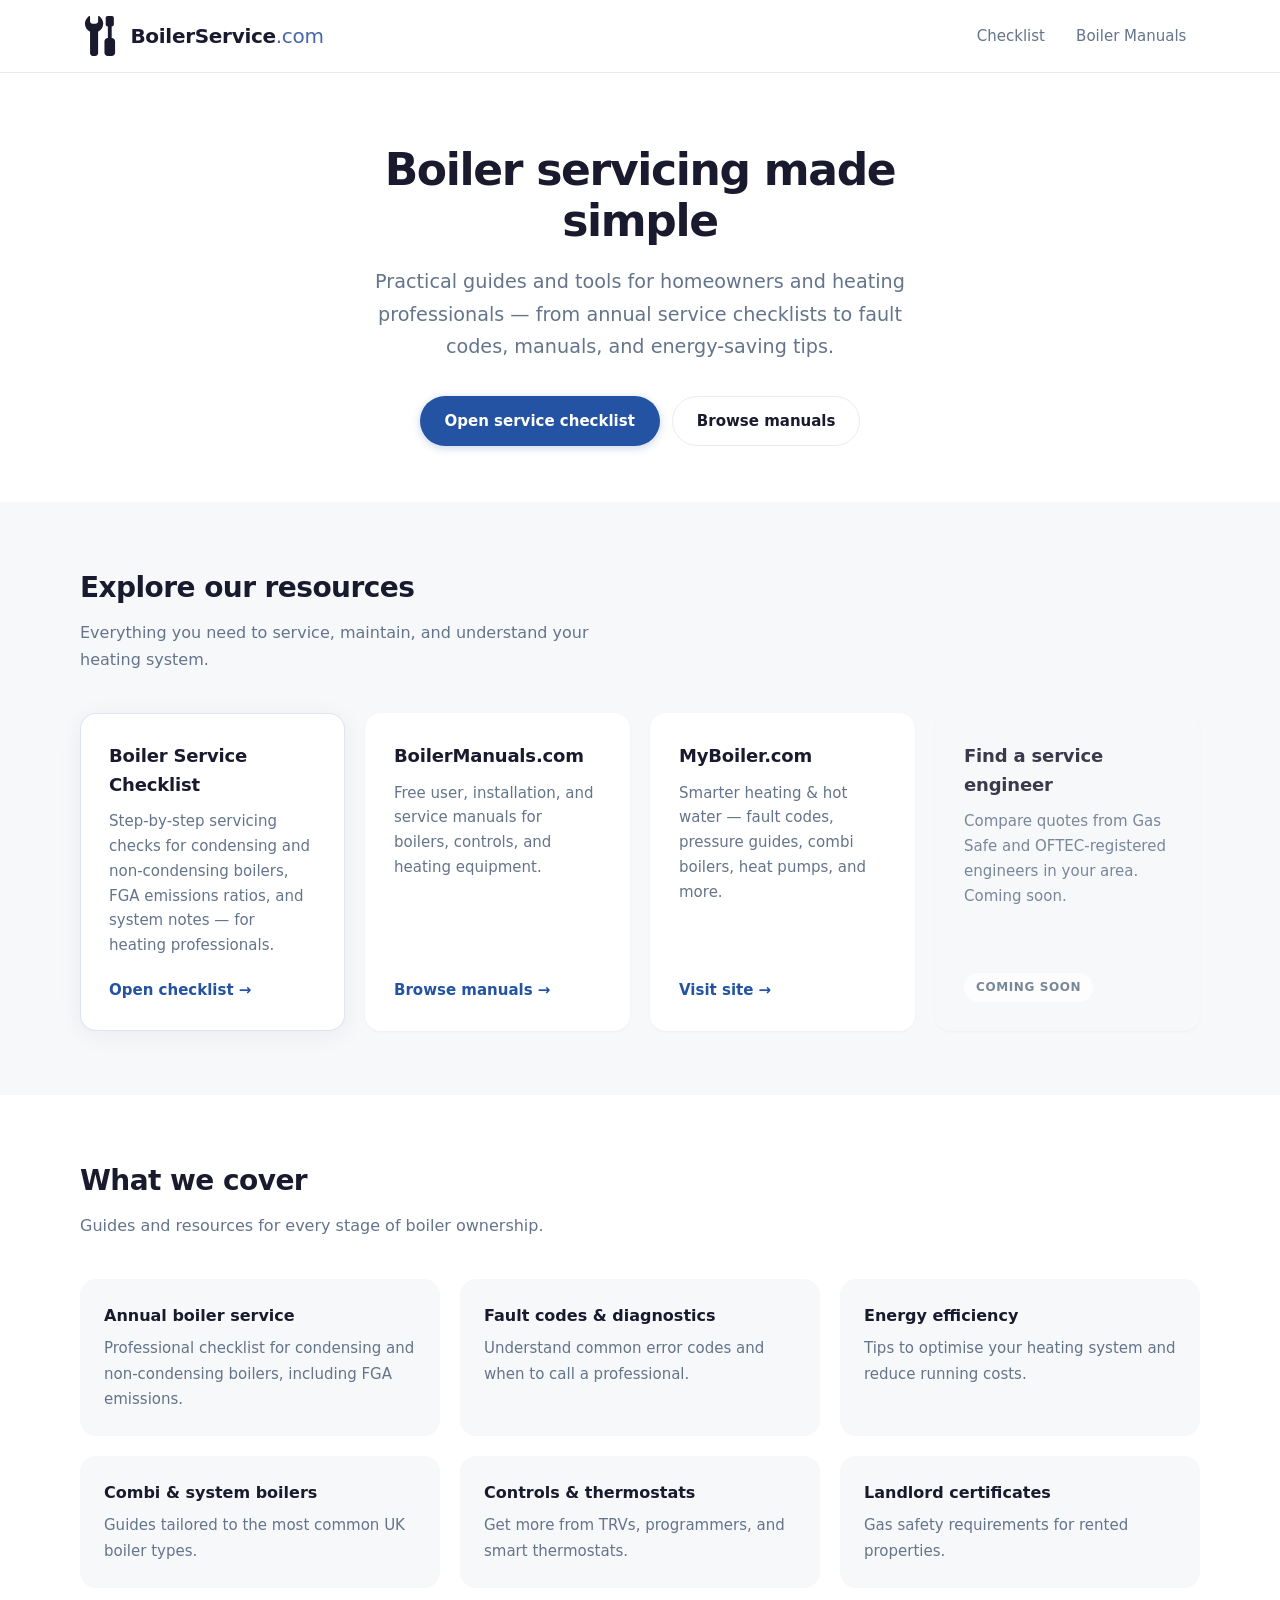
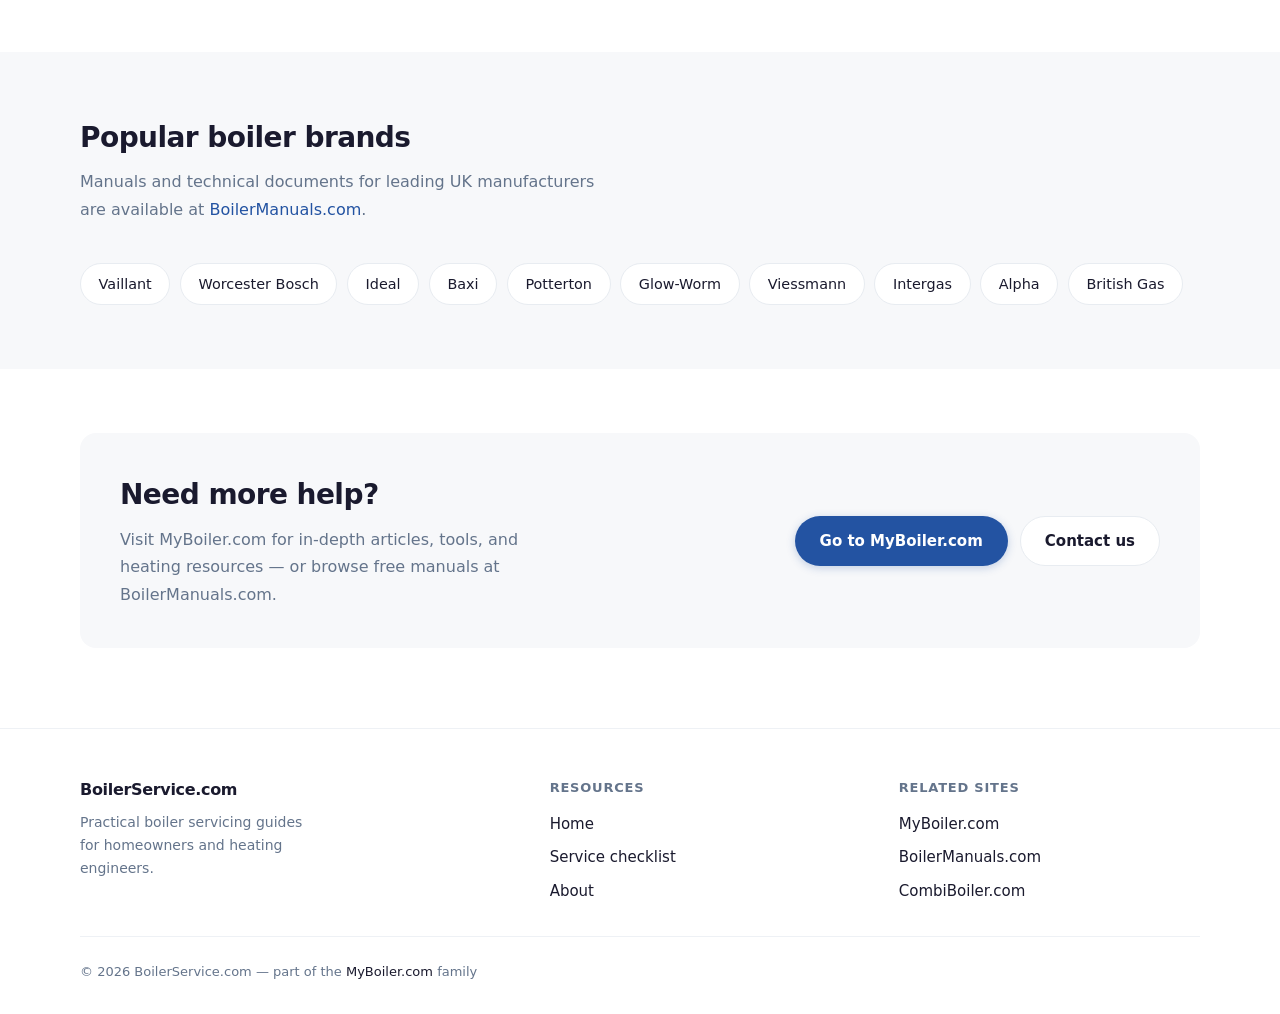
==== index.html @ f6a83f12 "cleaner footer and interface." ====
<!DOCTYPE html>
<html lang="en-GB">
<head>
  <meta charset="UTF-8">
  <meta name="viewport" content="width=device-width, initial-scale=1.0">
  <meta name="description" content="BoilerService.com — practical guides and resources for boiler servicing, maintenance, and heating system care.">
  <title>BoilerService.com — Boiler Servicing &amp; Heating Resources</title>
  <link rel="stylesheet" href="styles.css">
  <link rel="icon" href="favicon.svg" type="image/svg+xml">
</head>
<body>
  <header class="site-header">
    <nav class="navbar" aria-label="Main">
      <a href="index.html" class="navbar-brand">
        <img src="img/logo-mark.svg" class="logo-mark navbar-logo" width="44" height="44" alt="">
        <span class="navbar-title">BoilerService<span class="logo-tld">.com</span></span>
      </a>
      <div class="navbar-actions">
        <button class="navbar-toggle" type="button" onclick="toggleMenu()" aria-label="Open menu" aria-expanded="false" aria-controls="navbar-menu">
          <span class="navbar-toggle-icon" aria-hidden="true"><span class="navbar-toggle-bar"></span></span>
        </button>
        <ul id="navbar-menu" class="navbar-menu">
          <li><a href="boiler-service.html">Checklist</a></li>
          <li><a href="https://boilermanuals.com" rel="noopener">Boiler Manuals</a></li>
        </ul>
      </div>
    </nav>
  </header>

  <main>
    <section class="hero">
      <div class="container">
        <h1>Boiler servicing made simple</h1>
        <p class="lead">
          Practical guides and tools for homeowners and heating professionals — from annual
          service checklists to fault codes, manuals, and energy-saving tips.
        </p>
        <div class="hero-actions">
          <a class="btn btn-primary" href="boiler-service.html">Open service checklist</a>
          <a class="btn btn-secondary" href="https://boilermanuals.com" rel="noopener">Browse manuals</a>
        </div>
      </div>
    </section>

    <section class="resources" aria-labelledby="resources-heading">
      <div class="container">
        <div class="section-header">
          <h2 id="resources-heading">Explore our resources</h2>
          <p class="section-intro">Everything you need to service, maintain, and understand your heating system.</p>
        </div>
        <div class="card-grid">
          <a class="card card-featured" href="boiler-service.html">
            <h3>Boiler Service Checklist</h3>
            <p>Step-by-step servicing checks for condensing and non-condensing boilers, FGA emissions ratios, and system notes — for heating professionals.</p>
            <span class="card-link">Open checklist &rarr;</span>
          </a>
          <a class="card" href="https://boilermanuals.com" rel="noopener">
            <h3>BoilerManuals.com</h3>
            <p>Free user, installation, and service manuals for boilers, controls, and heating equipment.</p>
            <span class="card-link">Browse manuals &rarr;</span>
          </a>
          <a class="card" href="https://myboiler.com" rel="noopener">
            <h3>MyBoiler.com</h3>
            <p>Smarter heating &amp; hot water — fault codes, pressure guides, combi boilers, heat pumps, and more.</p>
            <span class="card-link">Visit site &rarr;</span>
          </a>
          <article class="card card-muted">
            <h3>Find a service engineer</h3>
            <p>Compare quotes from Gas Safe and OFTEC-registered engineers in your area. Coming soon.</p>
            <span class="card-badge">Coming soon</span>
          </article>
        </div>
      </div>
    </section>

    <section class="topics" aria-labelledby="topics-heading">
      <div class="container">
        <div class="section-header">
          <h2 id="topics-heading">What we cover</h2>
          <p class="section-intro">Guides and resources for every stage of boiler ownership.</p>
        </div>
        <ul class="feature-grid">
          <li class="feature-card">
            <strong><a href="boiler-service.html">Annual boiler service</a></strong>
            <span>Professional checklist for condensing and non-condensing boilers, including FGA emissions.</span>
          </li>
          <li class="feature-card">
            <strong>Fault codes &amp; diagnostics</strong>
            <span>Understand common error codes and when to call a professional.</span>
          </li>
          <li class="feature-card">
            <strong>Energy efficiency</strong>
            <span>Tips to optimise your heating system and reduce running costs.</span>
          </li>
          <li class="feature-card">
            <strong>Combi &amp; system boilers</strong>
            <span>Guides tailored to the most common UK boiler types.</span>
          </li>
          <li class="feature-card">
            <strong>Controls &amp; thermostats</strong>
            <span>Get more from TRVs, programmers, and smart thermostats.</span>
          </li>
          <li class="feature-card">
            <strong>Landlord certificates</strong>
            <span>Gas safety requirements for rented properties.</span>
          </li>
        </ul>
      </div>
    </section>

    <section class="brands" aria-labelledby="brands-heading">
      <div class="container">
        <div class="section-header">
          <h2 id="brands-heading">Popular boiler brands</h2>
          <p class="section-intro">Manuals and technical documents for leading UK manufacturers are available at <a href="https://boilermanuals.com">BoilerManuals.com</a>.</p>
        </div>
        <div class="brand-grid">
          <a href="https://boilermanuals.com" rel="noopener">Vaillant</a>
          <a href="https://boilermanuals.com" rel="noopener">Worcester Bosch</a>
          <a href="https://boilermanuals.com" rel="noopener">Ideal</a>
          <a href="https://boilermanuals.com" rel="noopener">Baxi</a>
          <a href="https://boilermanuals.com" rel="noopener">Potterton</a>
          <a href="https://boilermanuals.com" rel="noopener">Glow-Worm</a>
          <a href="https://boilermanuals.com" rel="noopener">Viessmann</a>
          <a href="https://boilermanuals.com" rel="noopener">Intergas</a>
          <a href="https://boilermanuals.com" rel="noopener">Alpha</a>
          <a href="https://boilermanuals.com" rel="noopener">British Gas</a>
        </div>
      </div>
    </section>

    <section class="cta">
      <div class="container cta-inner">
        <div>
          <h2>Need more help?</h2>
          <p>Visit MyBoiler.com for in-depth articles, tools, and heating resources — or browse free manuals at BoilerManuals.com.</p>
        </div>
        <div class="cta-actions">
          <a class="btn btn-primary" href="https://myboiler.com" rel="noopener">Go to MyBoiler.com</a>
          <a class="btn btn-secondary" href="https://myboiler.com/contact/" rel="noopener">Contact us</a>
        </div>
      </div>
    </section>
  </main>

  <footer class="site-footer">
    <div class="container footer-grid">
      <div class="footer-brand">
        <p class="footer-logo">BoilerService.com</p>
        <p class="footer-tagline">Practical boiler servicing guides for homeowners and heating engineers.</p>
      </div>
      <div class="footer-col">
        <p class="footer-heading">Resources</p>
        <nav class="footer-links" aria-label="Resources">
          <a href="index.html">Home</a>
          <a href="boiler-service.html">Service checklist</a>
          <a href="about.html">About</a>
        </nav>
      </div>
      <div class="footer-col">
        <p class="footer-heading">Related sites</p>
        <nav class="footer-links" aria-label="Related sites">
          <a href="https://myboiler.com" rel="noopener">MyBoiler.com</a>
          <a href="https://boilermanuals.com" rel="noopener">BoilerManuals.com</a>
          <a href="https://combiboiler.com" rel="noopener">CombiBoiler.com</a>
        </nav>
      </div>
    </div>
    <div class="container footer-bottom">
      <p>&copy; <span id="year"></span> BoilerService.com — part of the <a href="https://myboiler.com" rel="noopener">MyBoiler.com</a> family</p>
    </div>
  </footer>

  <script src="js/navbar.js"></script>
  <script>
    document.getElementById('year').textContent = new Date().getFullYear();
  </script>
</body>
</html>
---- styles.css ----
*,
*::before,
*::after {
  box-sizing: border-box;
}

:root {
  --bg: #ffffff;
  --bg-subtle: #f7f8fa;
  --surface: #ffffff;
  --text: #1a1a2e;
  --text-muted: #64748b;
  --border: #e8ecf1;
  --border-subtle: #eef1f5;
  --border-list: #e2e8f0;
  --link: #2353a2;
  --link-footer: #93c5fd;

  --accent: #2353a2;
  --accent-dark: #1a4080;
  --accent-green: #0a8d4c;
  --footer-bg: #ffffff;
  --footer-text: #64748b;
  --logo-dark: #1a1a2e;
  --logo-muted: #4765ad;

  --shadow-sm: 0 1px 3px rgba(26, 26, 46, 0.04);
  --shadow: 0 4px 24px rgba(26, 26, 46, 0.06);
  --shadow-hover: 0 8px 32px rgba(26, 26, 46, 0.1);
  --radius-sm: 8px;
  --radius: 12px;
  --radius-lg: 16px;
  --max-width: 1120px;
  --font: system-ui, -apple-system, "Segoe UI", Roboto, "Helvetica Neue", Arial, sans-serif;
}

html {
  scroll-behavior: smooth;
}

body {
  margin: 0;
  font-family: var(--font);
  font-size: 1rem;
  line-height: 1.6;
  color: var(--text);
  background: var(--bg);
  -webkit-font-smoothing: antialiased;
}

a {
  color: var(--link);
  text-decoration: none;
}

a:hover {
  text-decoration: underline;
}

.container {
  width: min(100% - 2.5rem, var(--max-width));
  margin-inline: auto;
}

/* Header */

.site-header {
  background: var(--surface);
  border-bottom: 1px solid var(--border);
  position: sticky;
  top: 0;
  z-index: 1000;
}

.navbar {
  display: flex;
  align-items: center;
  gap: 1rem;
  width: min(100% - 2.5rem, var(--max-width));
  margin-inline: auto;
  padding: 1rem 0;
  position: relative;
}

.navbar-brand {
  display: inline-flex;
  align-items: center;
  gap: 0.65rem;
  min-width: 0;
  flex: 0 1 auto;
  text-decoration: none;
  color: var(--logo-dark);
  font-weight: 700;
  font-size: 1.25rem;
  letter-spacing: -0.3px;
}

.navbar-brand:hover {
  text-decoration: none;
  color: var(--logo-dark);
}

.logo-mark,
.navbar-logo {
  display: block;
  width: 2.5rem;
  height: 2.5rem;
  flex-shrink: 0;
}

.logo-tld {
  font-weight: 500;
  color: var(--logo-muted);
}

.navbar-title {
  white-space: nowrap;
  overflow: hidden;
  text-overflow: ellipsis;
}

.navbar-actions {
  display: flex;
  align-items: center;
  gap: 0.5rem;
  flex-shrink: 0;
  margin-left: auto;
}

.navbar-toggle {
  display: none;
  align-items: center;
  justify-content: center;
  width: 2.75rem;
  height: 2.75rem;
  padding: 0;
  border: none;
  background: none;
  color: var(--text);
  cursor: pointer;
  border-radius: var(--radius-sm);
}

.navbar-toggle:hover {
  background: var(--bg-subtle);
}

.navbar-toggle-icon {
  position: relative;
  display: block;
  width: 1.25rem;
  height: 1rem;
}

.navbar-toggle-icon::before,
.navbar-toggle-icon::after,
.navbar-toggle-bar {
  position: absolute;
  left: 0;
  width: 100%;
  height: 2px;
  background: currentColor;
  border-radius: 1px;
  transition: transform 0.2s ease, top 0.2s ease, opacity 0.2s ease;
}

.navbar-toggle-bar {
  top: 50%;
  transform: translateY(-50%);
}

.navbar-toggle-icon::before {
  content: "";
  top: 0;
}

.navbar-toggle-icon::after {
  content: "";
  bottom: 0;
}

.navbar-toggle.is-open .navbar-toggle-bar {
  opacity: 0;
}

.navbar-toggle.is-open .navbar-toggle-icon::before {
  top: 50%;
  transform: translateY(-50%) rotate(45deg);
}

.navbar-toggle.is-open .navbar-toggle-icon::after {
  bottom: auto;
  top: 50%;
  transform: translateY(-50%) rotate(-45deg);
}

.navbar-menu {
  display: flex;
  align-items: center;
  list-style: none;
  margin: 0;
  padding: 0;
  gap: 0.25rem;
}

.navbar-menu li {
  display: flex;
  align-items: center;
}

.navbar-menu a {
  display: inline-flex;
  align-items: center;
  min-height: 2.5rem;
  padding: 0 0.85rem;
  color: var(--text-muted);
  text-decoration: none;
  font-size: 0.9375rem;
  font-weight: 500;
  line-height: 1.2;
  border-radius: 999px;
  transition: color 0.15s, background 0.15s;
}

.navbar-menu a:hover {
  color: var(--text);
  background: var(--bg-subtle);
  text-decoration: none;
}

.navbar-menu a[aria-current="page"] {
  color: var(--accent);
  background: rgba(35, 83, 162, 0.08);
  font-weight: 600;
  text-decoration: none;
}

@media screen and (max-width: 768px) {
  .navbar {
    padding: 0.75rem 0;
  }

  .navbar-brand {
    gap: 0.5rem;
    max-width: calc(100% - 3.5rem);
    font-size: 1.125rem;
  }

  .navbar-toggle {
    display: inline-flex;
  }

  .navbar-actions {
    position: static;
  }

  .navbar-menu {
    display: none;
    flex-direction: column;
    align-items: stretch;
    position: absolute;
    top: 100%;
    left: 0;
    right: 0;
    width: 100%;
    margin: 0;
    background: var(--surface);
    padding: 0.75rem 1rem 1rem;
    border-bottom: 1px solid var(--border);
    box-shadow: var(--shadow);
    gap: 0.25rem;
  }

  .navbar-menu.active {
    display: flex;
  }

  .navbar-menu a {
    justify-content: center;
    width: 100%;
    min-height: 2.75rem;
    border-radius: var(--radius-sm);
  }
}

/* Hero */

.hero {
  padding: 4.5rem 0 3.5rem;
  background: var(--bg);
  text-align: center;
}

.hero .container {
  max-width: 44rem;
}

.hero h1 {
  margin: 0 auto 1.25rem;
  font-size: clamp(2rem, 5vw, 2.75rem);
  font-weight: 700;
  line-height: 1.15;
  letter-spacing: -0.03em;
  color: var(--text);
  max-width: 22ch;
}

.lead {
  margin: 0 auto 2rem;
  font-size: clamp(1.05rem, 2vw, 1.2rem);
  color: var(--text-muted);
  max-width: 46ch;
  line-height: 1.7;
}

.hero-actions {
  display: flex;
  flex-wrap: wrap;
  gap: 0.75rem;
  justify-content: center;
}

/* Sections */

section {
  padding-block: 4rem;
}

h2 {
  margin: 0 0 0.5rem;
  font-size: clamp(1.5rem, 3vw, 1.75rem);
  font-weight: 700;
  letter-spacing: -0.02em;
  color: var(--text);
}

.section-intro {
  margin: 0 0 2rem;
  color: var(--text-muted);
  line-height: 1.7;
  max-width: 52ch;
}

.section-header {
  margin-bottom: 2.5rem;
}

.section-header h2 {
  margin-bottom: 0.5rem;
}

.section-header .section-intro {
  margin-bottom: 0;
}

/* Resources */

.resources {
  background: var(--bg-subtle);
}

/* Cards */

.card-grid {
  display: grid;
  grid-template-columns: repeat(auto-fit, minmax(260px, 1fr));
  gap: 1.25rem;
}

.card {
  display: flex;
  flex-direction: column;
  padding: 1.75rem;
  background: var(--surface);
  border: 1px solid transparent;
  border-radius: var(--radius-lg);
  text-decoration: none;
  color: inherit;
  box-shadow: var(--shadow-sm);
  transition: box-shadow 0.2s, transform 0.2s;
}

.card:hover {
  box-shadow: var(--shadow-hover);
  transform: translateY(-2px);
  text-decoration: none;
}

.card h3 {
  margin: 0 0 0.6rem;
  font-size: 1.125rem;
  font-weight: 600;
  letter-spacing: -0.01em;
  color: var(--text);
}

.card p {
  margin: 0;
  flex: 1;
  color: var(--text-muted);
  font-size: 0.9375rem;
  line-height: 1.65;
}

.card-link {
  margin-top: 1.25rem;
  font-weight: 600;
  font-size: 0.9375rem;
  color: var(--accent);
}

.card:hover .card-link {
  text-decoration: underline;
}

.card-muted {
  opacity: 0.85;
  cursor: default;
  background: var(--bg-subtle);
}

.card-muted:hover {
  box-shadow: var(--shadow-sm);
  transform: none;
}

.card-badge {
  display: inline-block;
  margin-top: 1.25rem;
  padding: 0.3rem 0.75rem;
  font-size: 0.75rem;
  font-weight: 600;
  text-transform: uppercase;
  letter-spacing: 0.05em;
  background: var(--surface);
  border-radius: 999px;
  color: var(--text-muted);
  align-self: flex-start;
}

.card-featured {
  background: var(--surface);
  border-color: rgba(35, 83, 162, 0.15);
  box-shadow: var(--shadow);
}

/* Topics / features */

.topics {
  background: var(--bg);
}

.feature-grid {
  display: grid;
  grid-template-columns: repeat(auto-fit, minmax(280px, 1fr));
  gap: 1.25rem;
  list-style: none;
  margin: 0;
  padding: 0;
}

.feature-card {
  padding: 1.5rem;
  background: var(--bg-subtle);
  border-radius: var(--radius-lg);
  transition: background 0.15s;
}

.feature-card:hover {
  background: #f0f2f5;
}

.feature-card strong {
  display: block;
  margin-bottom: 0.4rem;
  color: var(--text);
  font-weight: 600;
  font-size: 1rem;
}

.feature-card strong a {
  color: var(--text);
  text-decoration: none;
}

.feature-card strong a:hover {
  color: var(--accent);
  text-decoration: none;
}

.feature-card span {
  font-size: 0.9375rem;
  color: var(--text-muted);
  line-height: 1.65;
}

/* Legacy topic-list (fallback) */

.topic-list {
  list-style: none;
  margin: 0;
  padding: 0;
  display: grid;
  grid-template-columns: repeat(auto-fit, minmax(280px, 1fr));
  gap: 1.25rem;
}

.topic-list li {
  padding: 1.5rem;
  background: var(--bg-subtle);
  border: none;
  border-radius: var(--radius-lg);
}

.topic-list strong {
  display: block;
  margin-bottom: 0.4rem;
  color: var(--text);
  font-weight: 600;
}

.topic-list strong a {
  color: var(--text);
  text-decoration: none;
}

.topic-list strong a:hover {
  color: var(--accent);
  text-decoration: none;
}

.topic-list span {
  font-size: 0.9375rem;
  color: var(--text-muted);
  line-height: 1.65;
}

/* Brands */

.brands {
  background: var(--bg-subtle);
}

.brand-grid {
  display: flex;
  flex-wrap: wrap;
  gap: 0.6rem;
}

.brand-grid a {
  padding: 0.55rem 1.1rem;
  background: var(--surface);
  border: 1px solid var(--border);
  border-radius: 999px;
  text-decoration: none;
  font-size: 0.9rem;
  font-weight: 500;
  color: var(--text);
  transition: border-color 0.15s, color 0.15s, box-shadow 0.15s;
}

.brand-grid a:hover {
  border-color: var(--accent);
  color: var(--accent);
  box-shadow: var(--shadow-sm);
  text-decoration: none;
}

/* CTA */

.cta {
  padding-bottom: 5rem;
}

.cta-inner {
  display: flex;
  flex-wrap: wrap;
  align-items: center;
  justify-content: space-between;
  gap: 2rem;
  padding: 2.5rem;
  background: var(--bg-subtle);
  border-radius: var(--radius-lg);
  color: var(--text);
}

.cta-inner h2 {
  margin-bottom: 0.5rem;
  color: var(--text);
  font-weight: 700;
}

.cta-inner p {
  margin: 0;
  color: var(--text-muted);
  max-width: 42ch;
  line-height: 1.7;
}

.cta-actions {
  display: flex;
  flex-wrap: wrap;
  gap: 0.75rem;
}

.btn {
  display: inline-flex;
  align-items: center;
  justify-content: center;
  padding: 0.75rem 1.5rem;
  border-radius: 999px;
  font-weight: 600;
  font-size: 0.9375rem;
  text-decoration: none;
  transition: background 0.15s, color 0.15s, box-shadow 0.15s, border-color 0.15s;
  letter-spacing: 0;
  border: 1px solid transparent;
  cursor: pointer;
}

.btn-primary {
  background: var(--accent);
  color: #fff;
  box-shadow: 0 2px 8px rgba(35, 83, 162, 0.25);
}

.btn-primary:hover {
  background: var(--accent-dark);
  color: #fff;
  box-shadow: 0 4px 16px rgba(35, 83, 162, 0.3);
  text-decoration: none;
}

.btn-secondary {
  background: var(--surface);
  color: var(--text);
  border-color: var(--border);
}

.btn-secondary:hover {
  border-color: var(--text-muted);
  color: var(--text);
  text-decoration: none;
}

/* Page templates */

.page-hero {
  padding: 3rem 0 1.5rem;
  background: var(--bg);
}

.page-hero h1 {
  margin: 0.75rem 0 0;
  font-size: clamp(1.75rem, 4vw, 2.25rem);
  font-weight: 700;
  letter-spacing: -0.02em;
  color: var(--text);
}

.back-link {
  display: inline-flex;
  align-items: center;
  gap: 0.25rem;
  font-size: 0.9rem;
  font-weight: 500;
  text-decoration: none;
  color: var(--text-muted);
}

.back-link:hover {
  color: var(--accent);
  text-decoration: none;
}

.page-content {
  padding-bottom: 4rem;
}

.prose {
  max-width: 62ch;
}

.prose p,
.prose ul {
  color: var(--text-muted);
  line-height: 1.7;
}

.prose h2 {
  margin-top: 2.5rem;
  color: var(--text);
  font-weight: 700;
}

.prose ul {
  padding-left: 1.25rem;
}

.prose li {
  margin-bottom: 0.5rem;
}

.prose a {
  color: var(--link);
}

.prose-wide {
  max-width: 48rem;
}

.page-intro {
  margin: 0.75rem 0 0;
  color: var(--text-muted);
  line-height: 1.7;
  max-width: 48rem;
  font-size: 1.05rem;
}

.prose h3 {
  margin-top: 1.75rem;
  font-size: 1.125rem;
  font-weight: 600;
  color: var(--text);
}

.checklist-toolbar {
  display: flex;
  flex-wrap: wrap;
  align-items: center;
  justify-content: space-between;
  gap: 0.75rem;
  margin: 1.5rem 0;
  padding: 1rem 1.25rem;
  background: var(--bg-subtle);
  border: none;
  border-radius: var(--radius);
}

.btn-text {
  padding: 0.5rem 1rem;
  border: 1px solid var(--border);
  border-radius: 999px;
  background: var(--surface);
  color: var(--text);
  font: inherit;
  font-size: 0.9rem;
  font-weight: 500;
  cursor: pointer;
  transition: border-color 0.15s, color 0.15s;
}

.btn-text:hover {
  border-color: var(--accent);
  color: var(--accent);
}

.hub-link {
  font-size: 0.9rem;
  font-weight: 500;
}

.checklist {
  list-style: none;
  margin: 0 0 2rem;
  padding: 0;
  border: 1px solid var(--border);
  border-radius: var(--radius-lg);
  overflow: hidden;
  background: var(--surface);
  box-shadow: var(--shadow-sm);
}

.checklist li {
  margin: 0;
  border-bottom: 1px solid var(--border);
}

.checklist li:last-child {
  border-bottom: none;
}

.checklist label {
  display: flex;
  align-items: flex-start;
  gap: 0.85rem;
  padding: 1rem 1.25rem;
  color: var(--text);
  line-height: 1.55;
  cursor: pointer;
  transition: background 0.12s;
}

.checklist label:hover {
  background: var(--bg-subtle);
}

.checklist input[type="checkbox"] {
  width: 1.15rem;
  height: 1.15rem;
  margin-top: 0.15rem;
  flex-shrink: 0;
  accent-color: var(--accent);
}

.checklist label:has(input:checked) {
  color: var(--text-muted);
  text-decoration: line-through;
  text-decoration-color: rgba(100, 116, 139, 0.5);
}

.ratio-table-wrap {
  overflow-x: auto;
  margin: 1rem 0 1.5rem;
  border-radius: var(--radius);
  border: 1px solid var(--border);
  box-shadow: var(--shadow-sm);
}

.ratio-table {
  width: 100%;
  border-collapse: collapse;
  font-size: 0.9375rem;
}

.ratio-table th,
.ratio-table td {
  padding: 0.85rem 1.15rem;
  border-bottom: 1px solid var(--border);
  text-align: left;
  vertical-align: top;
}

.ratio-table tr:last-child td {
  border-bottom: none;
}

.ratio-table th {
  background: var(--bg-subtle);
  color: var(--text);
  font-weight: 600;
}

.ratio-table td {
  color: var(--text-muted);
  background: var(--surface);
}

.calc-steps {
  color: var(--text-muted);
  padding-left: 1.25rem;
}

.calc-steps li {
  margin-bottom: 0.4rem;
}

.disclaimer {
  margin-top: 2.5rem;
  padding: 1.25rem 1.5rem;
  border-left: 3px solid var(--accent);
  border-radius: 0 var(--radius-sm) var(--radius-sm) 0;
  background: var(--bg-subtle);
  font-size: 0.9rem;
  color: var(--text-muted);
  line-height: 1.65;
}

/* Footer */

.site-footer {
  margin-top: 0;
  padding: 3rem 0 2rem;
  background: var(--footer-bg);
  border-top: 1px solid var(--border-subtle);
  font-size: 0.875rem;
  color: var(--footer-text);
  line-height: 1.65;
}

.footer-grid {
  display: grid;
  grid-template-columns: 1.4fr 1fr 1fr;
  gap: 2rem 3rem;
  padding-bottom: 2rem;
}

.footer-logo {
  margin: 0 0 0.5rem;
  font-size: 1rem;
  font-weight: 600;
  letter-spacing: -0.02em;
  color: var(--text);
}

.footer-tagline {
  margin: 0;
  max-width: 26ch;
  color: var(--text-muted);
}

.footer-heading {
  margin: 0 0 0.85rem;
  font-size: 0.8125rem;
  font-weight: 600;
  letter-spacing: 0.06em;
  text-transform: uppercase;
  color: var(--text-muted);
}

.footer-links {
  display: flex;
  flex-direction: column;
  gap: 0.55rem;
}

.footer-links a {
  color: var(--text);
  text-decoration: none;
  font-weight: 500;
  font-size: 0.9375rem;
}

.footer-links a:hover {
  color: var(--link);
  text-decoration: none;
}

.footer-bottom {
  padding-top: 1.5rem;
  border-top: 1px solid var(--border-subtle);
}

.footer-bottom p {
  margin: 0;
  color: var(--text-muted);
  font-size: 0.8125rem;
}

.footer-bottom a {
  color: var(--text);
  font-weight: 500;
  text-decoration: none;
}

.footer-bottom a:hover {
  color: var(--link);
}

@media screen and (max-width: 768px) {
  section {
    padding-block: 3rem;
  }

  .hero {
    padding: 3rem 0 2.5rem;
  }

  .cta-inner {
    padding: 1.75rem;
    text-align: center;
    justify-content: center;
  }

  .cta-inner p {
    margin-inline: auto;
  }

  .cta-actions {
    justify-content: center;
    width: 100%;
  }

  .footer-grid {
    grid-template-columns: 1fr;
    gap: 1.75rem;
  }
}
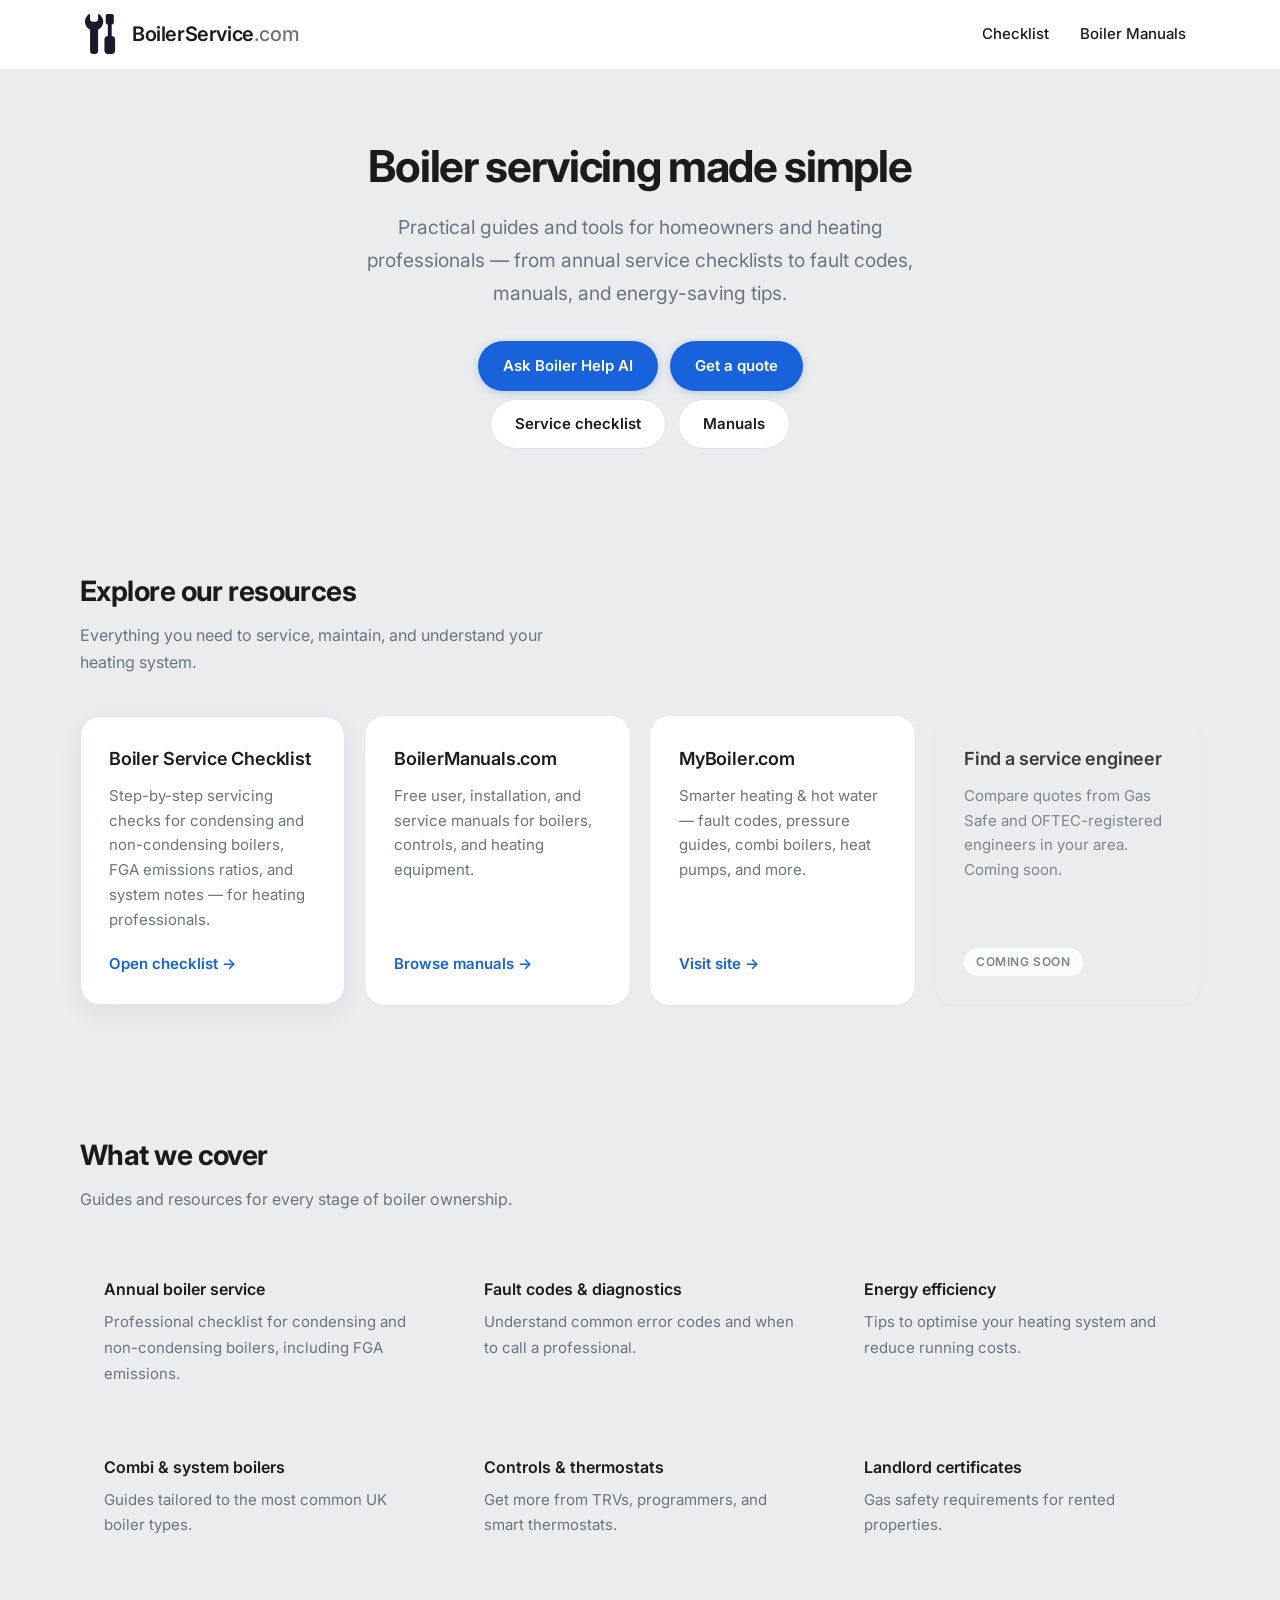
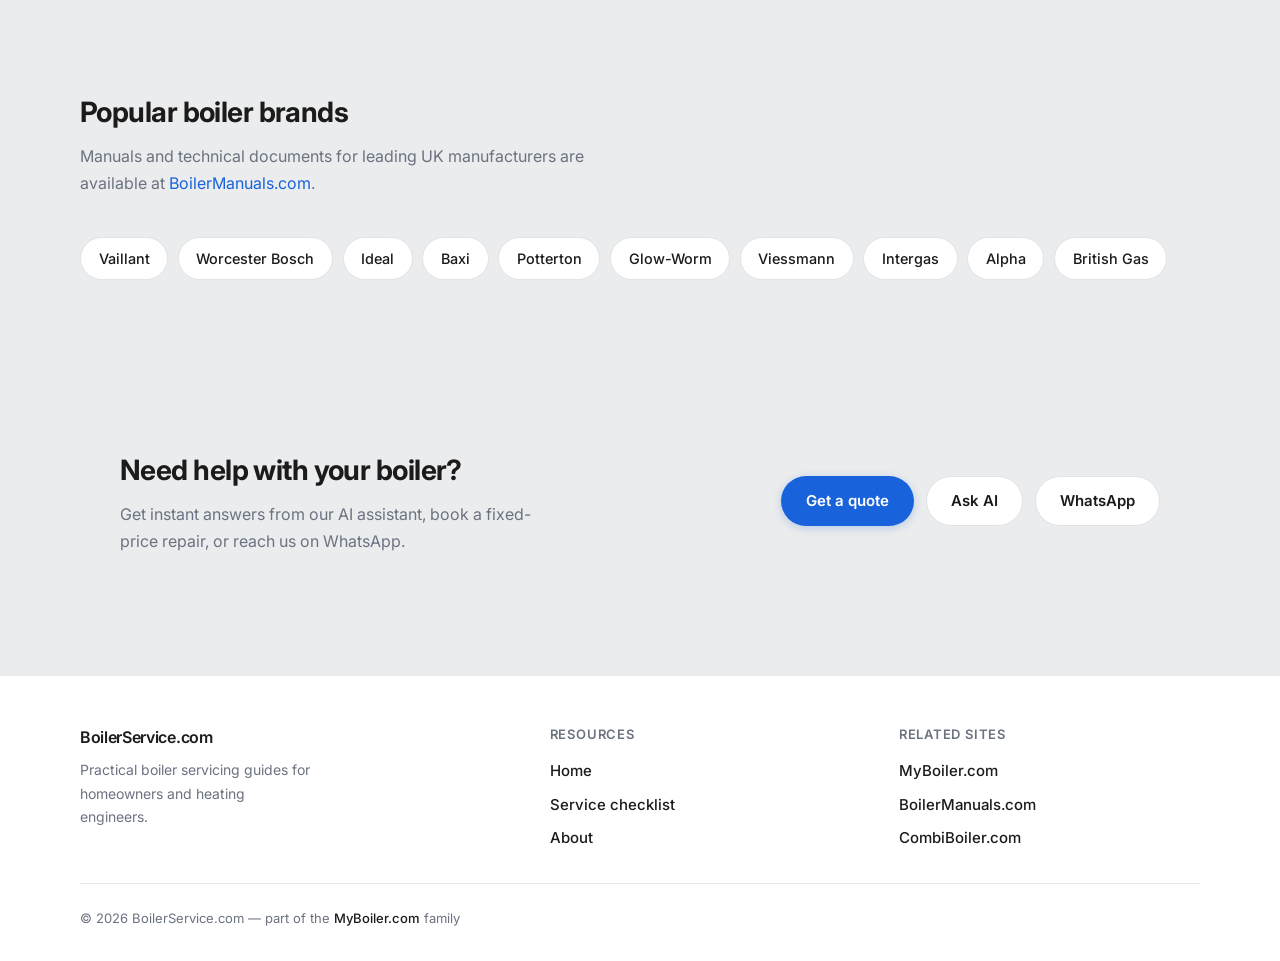
==== commit 42f88e7e: "Add clear MyBoiler-family CTAs to homepage - Add primary CTAs in hero: Ask Boiler Help AI and Get a " ====
--- a/index.html
+++ b/index.html
@@ -36,8 +36,12 @@
           service checklists to fault codes, manuals, and energy-saving tips.
         </p>
         <div class="hero-actions">
-          <a class="btn btn-primary" href="boiler-service.html">Open service checklist</a>
-          <a class="btn btn-secondary" href="https://boilermanuals.com" rel="noopener">Browse manuals</a>
+          <a class="btn btn-primary" href="https://myboiler.com/chat/" rel="noopener">Ask Boiler Help AI</a>
+          <a class="btn btn-primary" href="https://hub.myboiler.com/fixed-price-repairs/" rel="noopener">Get a quote</a>
+        </div>
+        <div class="hero-actions" style="margin-top: 0.5rem;">
+          <a class="btn btn-secondary" href="boiler-service.html">Service checklist</a>
+          <a class="btn btn-secondary" href="https://boilermanuals.com" rel="noopener">Manuals</a>
         </div>
       </div>
     </section>
@@ -132,12 +136,13 @@
     <section class="cta">
       <div class="container cta-inner">
         <div>
-          <h2>Need more help?</h2>
-          <p>Visit MyBoiler.com for in-depth articles, tools, and heating resources — or browse free manuals at BoilerManuals.com.</p>
+          <h2>Need help with your boiler?</h2>
+          <p>Get instant answers from our AI assistant, book a fixed-price repair, or reach us on WhatsApp.</p>
         </div>
         <div class="cta-actions">
-          <a class="btn btn-primary" href="https://myboiler.com" rel="noopener">Go to MyBoiler.com</a>
-          <a class="btn btn-secondary" href="https://myboiler.com/contact/" rel="noopener">Contact us</a>
+          <a class="btn btn-primary" href="https://hub.myboiler.com/fixed-price-repairs/" rel="noopener">Get a quote</a>
+          <a class="btn btn-secondary" href="https://myboiler.com/chat/" rel="noopener">Ask AI</a>
+          <a class="btn btn-secondary" href="https://wa.me/442081234411" rel="noopener">WhatsApp</a>
         </div>
       </div>
     </section>
--- a/styles.css
+++ b/styles.css
@@ -1,3 +1,5 @@
+@import url("https://fonts.googleapis.com/css2?family=Inter:wght@400;500;600;700&display=swap");
+
 *,
 *::before,
 *::after {
@@ -5,33 +7,29 @@
 }
 
 :root {
-  --bg: #ffffff;
-  --bg-subtle: #f7f8fa;
+  --bg: #ebeced;
   --surface: #ffffff;
-  --text: #1a1a2e;
-  --text-muted: #64748b;
-  --border: #e8ecf1;
-  --border-subtle: #eef1f5;
-  --border-list: #e2e8f0;
-  --link: #2353a2;
-  --link-footer: #93c5fd;
-
-  --accent: #2353a2;
-  --accent-dark: #1a4080;
-  --accent-green: #0a8d4c;
+  --text: #1b1b1b;
+  --text-muted: #6b7280;
+  --border: #dfe2e6;
+  --border-subtle: #e8eaed;
+  --link: #1863dc;
+  --link-hover: #0f4eb5;
+  --accent: #1863dc;
+  --accent-dark: #0f4eb5;
   --footer-bg: #ffffff;
-  --footer-text: #64748b;
-  --logo-dark: #1a1a2e;
-  --logo-muted: #4765ad;
-
-  --shadow-sm: 0 1px 3px rgba(26, 26, 46, 0.04);
-  --shadow: 0 4px 24px rgba(26, 26, 46, 0.06);
-  --shadow-hover: 0 8px 32px rgba(26, 26, 46, 0.1);
+  --footer-text: #6b7280;
+  --logo-dark: #1b1b1b;
+  --logo-muted: #6b7280;
+
+  --shadow-sm: 0 1px 3px rgba(27, 27, 27, 0.04);
+  --shadow-md: 0 8px 24px rgba(27, 27, 27, 0.06);
+  --shadow-lg: 0 16px 48px rgba(27, 27, 27, 0.08);
   --radius-sm: 8px;
   --radius: 12px;
-  --radius-lg: 16px;
+  --radius-lg: 20px;
   --max-width: 1120px;
-  --font: system-ui, -apple-system, "Segoe UI", Roboto, "Helvetica Neue", Arial, sans-serif;
+  --font: "Inter", system-ui, -apple-system, "Segoe UI", Roboto, Arial, sans-serif;
 }
 
 html {
@@ -46,6 +44,7 @@
   color: var(--text);
   background: var(--bg);
   -webkit-font-smoothing: antialiased;
+  -moz-osx-font-smoothing: grayscale;
 }
 
 a {
@@ -54,6 +53,7 @@
 }
 
 a:hover {
+  color: var(--link-hover);
   text-decoration: underline;
 }
 
@@ -66,7 +66,6 @@
 
 .site-header {
   background: var(--surface);
-  border-bottom: 1px solid var(--border);
   position: sticky;
   top: 0;
   z-index: 1000;
@@ -78,21 +77,21 @@
   gap: 1rem;
   width: min(100% - 2.5rem, var(--max-width));
   margin-inline: auto;
-  padding: 1rem 0;
+  padding: 0.9rem 0;
   position: relative;
 }
 
 .navbar-brand {
   display: inline-flex;
   align-items: center;
-  gap: 0.65rem;
+  gap: 0.75rem;
   min-width: 0;
   flex: 0 1 auto;
   text-decoration: none;
   color: var(--logo-dark);
-  font-weight: 700;
+  font-weight: 600;
   font-size: 1.25rem;
-  letter-spacing: -0.3px;
+  letter-spacing: -0.02em;
 }
 
 .navbar-brand:hover {
@@ -134,15 +133,11 @@
   width: 2.75rem;
   height: 2.75rem;
   padding: 0;
-  border: none;
-  background: none;
+  border: 1px solid var(--border);
+  border-radius: 10px;
+  background: var(--surface);
   color: var(--text);
   cursor: pointer;
-  border-radius: var(--radius-sm);
-}
-
-.navbar-toggle:hover {
-  background: var(--bg-subtle);
 }
 
 .navbar-toggle-icon {
@@ -212,46 +207,45 @@
   display: inline-flex;
   align-items: center;
   min-height: 2.5rem;
-  padding: 0 0.85rem;
-  color: var(--text-muted);
+  padding: 0.4rem 0.85rem;
+  color: var(--text);
   text-decoration: none;
   font-size: 0.9375rem;
   font-weight: 500;
   line-height: 1.2;
   border-radius: 999px;
-  transition: color 0.15s, background 0.15s;
+  transition: background 0.15s ease, color 0.15s ease;
 }
 
 .navbar-menu a:hover {
-  color: var(--text);
-  background: var(--bg-subtle);
+  background: var(--bg);
+  color: var(--text);
   text-decoration: none;
 }
 
 .navbar-menu a[aria-current="page"] {
   color: var(--accent);
-  background: rgba(35, 83, 162, 0.08);
+  background: rgba(24, 99, 220, 0.1);
   font-weight: 600;
   text-decoration: none;
 }
 
 @media screen and (max-width: 768px) {
   .navbar {
-    padding: 0.75rem 0;
+    padding: 0.85rem 0;
   }
 
   .navbar-brand {
-    gap: 0.5rem;
     max-width: calc(100% - 3.5rem);
+  }
+
+  .navbar-title,
+  .navbar-brand {
     font-size: 1.125rem;
   }
 
   .navbar-toggle {
     display: inline-flex;
-  }
-
-  .navbar-actions {
-    position: static;
   }
 
   .navbar-menu {
@@ -259,16 +253,16 @@
     flex-direction: column;
     align-items: stretch;
     position: absolute;
-    top: 100%;
+    top: calc(100% + 0.5rem);
     left: 0;
     right: 0;
     width: 100%;
     margin: 0;
     background: var(--surface);
-    padding: 0.75rem 1rem 1rem;
-    border-bottom: 1px solid var(--border);
-    box-shadow: var(--shadow);
-    gap: 0.25rem;
+    padding: 0.75rem;
+    border: 1px solid var(--border);
+    border-radius: var(--radius);
+    box-shadow: var(--shadow-md);
   }
 
   .navbar-menu.active {
@@ -278,8 +272,7 @@
   .navbar-menu a {
     justify-content: center;
     width: 100%;
-    min-height: 2.75rem;
-    border-radius: var(--radius-sm);
+    border-radius: 10px;
   }
 }
 
@@ -356,7 +349,7 @@
 /* Resources */
 
 .resources {
-  background: var(--bg-subtle);
+  background: var(--bg);
 }
 
 /* Cards */
@@ -381,7 +374,7 @@
 }
 
 .card:hover {
-  box-shadow: var(--shadow-hover);
+  box-shadow: var(--shadow-md);
   transform: translateY(-2px);
   text-decoration: none;
 }
@@ -416,7 +409,7 @@
 .card-muted {
   opacity: 0.85;
   cursor: default;
-  background: var(--bg-subtle);
+  background: var(--bg);
 }
 
 .card-muted:hover {
@@ -440,8 +433,8 @@
 
 .card-featured {
   background: var(--surface);
-  border-color: rgba(35, 83, 162, 0.15);
-  box-shadow: var(--shadow);
+  border-color: rgba(24, 99, 220, 0.15);
+  box-shadow: var(--shadow-md);
 }
 
 /* Topics / features */
@@ -461,13 +454,13 @@
 
 .feature-card {
   padding: 1.5rem;
-  background: var(--bg-subtle);
+  background: var(--bg);
   border-radius: var(--radius-lg);
   transition: background 0.15s;
 }
 
 .feature-card:hover {
-  background: #f0f2f5;
+  background: var(--bg);
 }
 
 .feature-card strong {
@@ -507,7 +500,7 @@
 
 .topic-list li {
   padding: 1.5rem;
-  background: var(--bg-subtle);
+  background: var(--bg);
   border: none;
   border-radius: var(--radius-lg);
 }
@@ -538,7 +531,7 @@
 /* Brands */
 
 .brands {
-  background: var(--bg-subtle);
+  background: var(--bg);
 }
 
 .brand-grid {
@@ -579,7 +572,7 @@
   justify-content: space-between;
   gap: 2rem;
   padding: 2.5rem;
-  background: var(--bg-subtle);
+  background: var(--bg);
   border-radius: var(--radius-lg);
   color: var(--text);
 }
@@ -621,13 +614,13 @@
 .btn-primary {
   background: var(--accent);
   color: #fff;
-  box-shadow: 0 2px 8px rgba(35, 83, 162, 0.25);
+  box-shadow: 0 2px 8px rgba(24, 99, 220, 0.25);
 }
 
 .btn-primary:hover {
   background: var(--accent-dark);
   color: #fff;
-  box-shadow: 0 4px 16px rgba(35, 83, 162, 0.3);
+  box-shadow: 0 4px 14px rgba(24, 99, 220, 0.3);
   text-decoration: none;
 }
 
@@ -638,7 +631,7 @@
 }
 
 .btn-secondary:hover {
-  border-color: var(--text-muted);
+  border-color: #c8ccd4;
   color: var(--text);
   text-decoration: none;
 }
@@ -732,7 +725,7 @@
   gap: 0.75rem;
   margin: 1.5rem 0;
   padding: 1rem 1.25rem;
-  background: var(--bg-subtle);
+  background: var(--bg);
   border: none;
   border-radius: var(--radius);
 }
@@ -792,7 +785,7 @@
 }
 
 .checklist label:hover {
-  background: var(--bg-subtle);
+  background: var(--bg);
 }
 
 .checklist input[type="checkbox"] {
@@ -836,7 +829,7 @@
 }
 
 .ratio-table th {
-  background: var(--bg-subtle);
+  background: var(--bg);
   color: var(--text);
   font-weight: 600;
 }
@@ -860,7 +853,7 @@
   padding: 1.25rem 1.5rem;
   border-left: 3px solid var(--accent);
   border-radius: 0 var(--radius-sm) var(--radius-sm) 0;
-  background: var(--bg-subtle);
+  background: var(--bg);
   font-size: 0.9rem;
   color: var(--text-muted);
   line-height: 1.65;
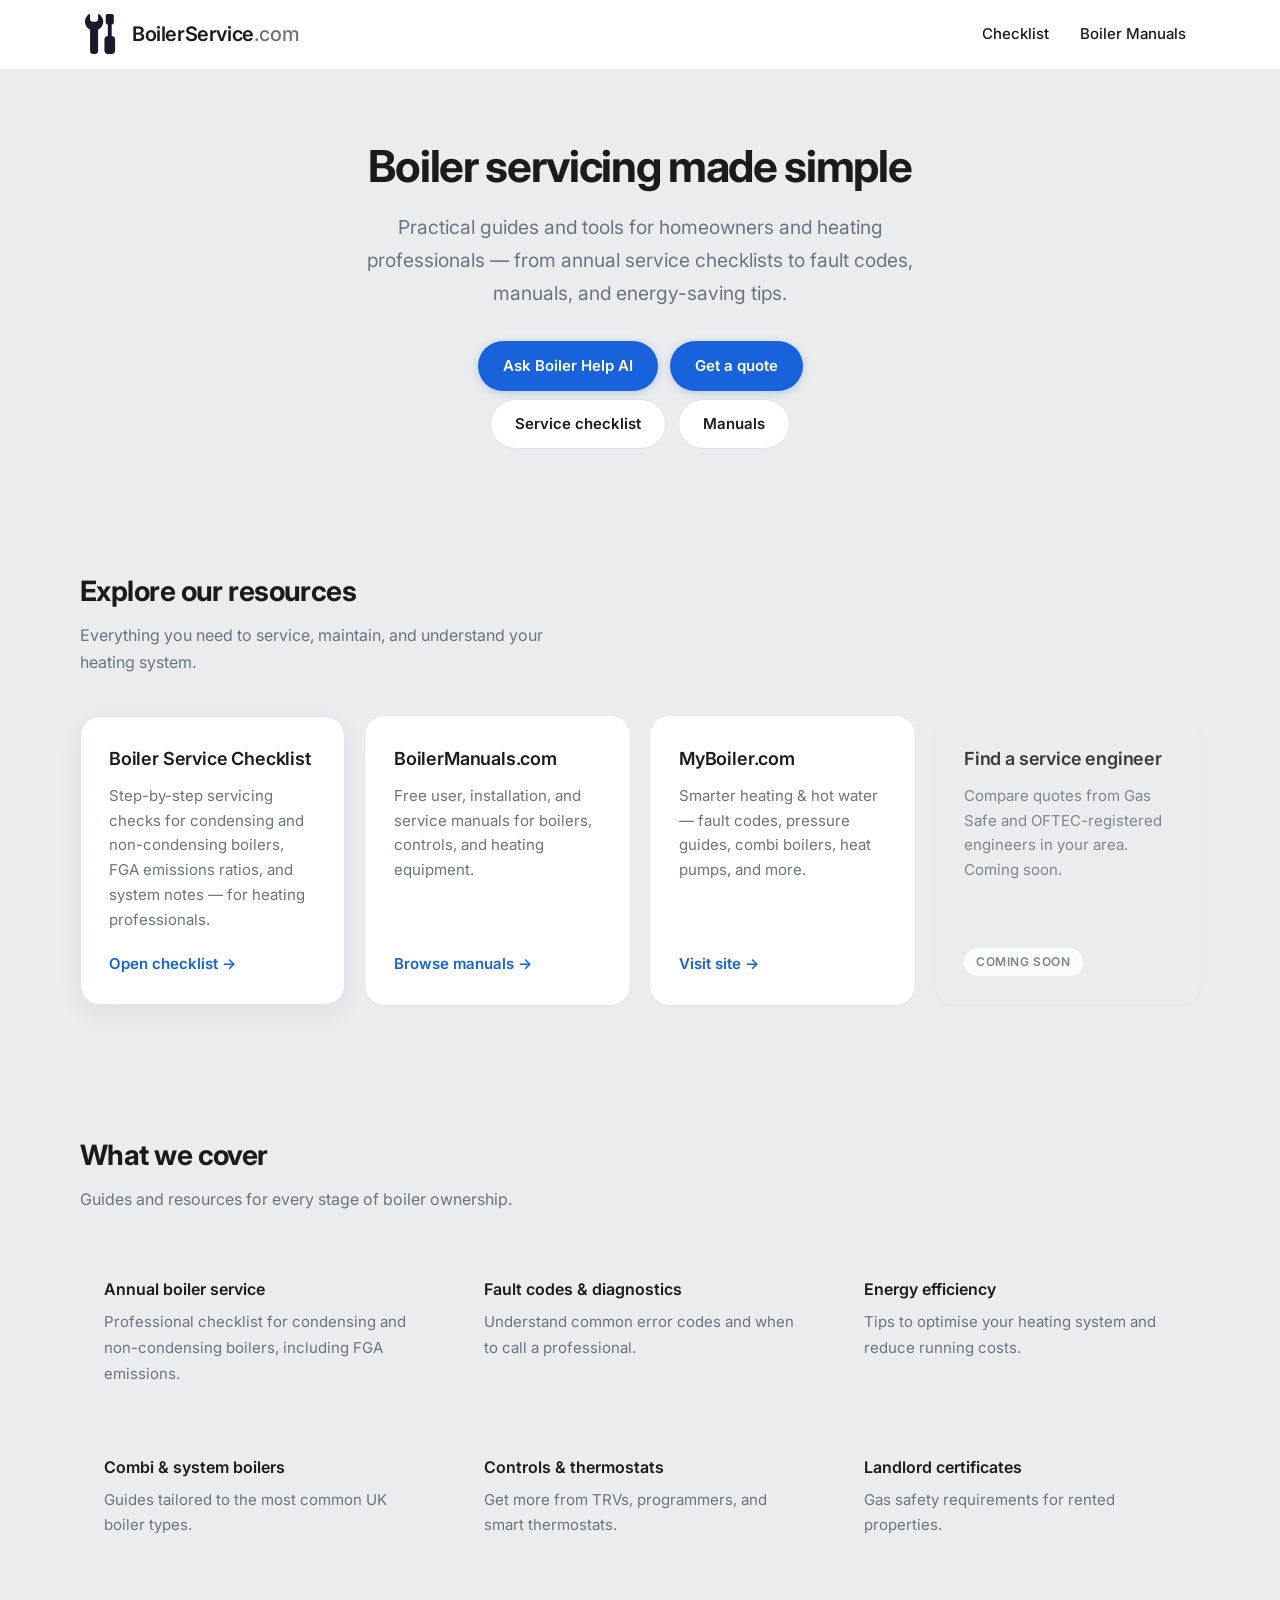
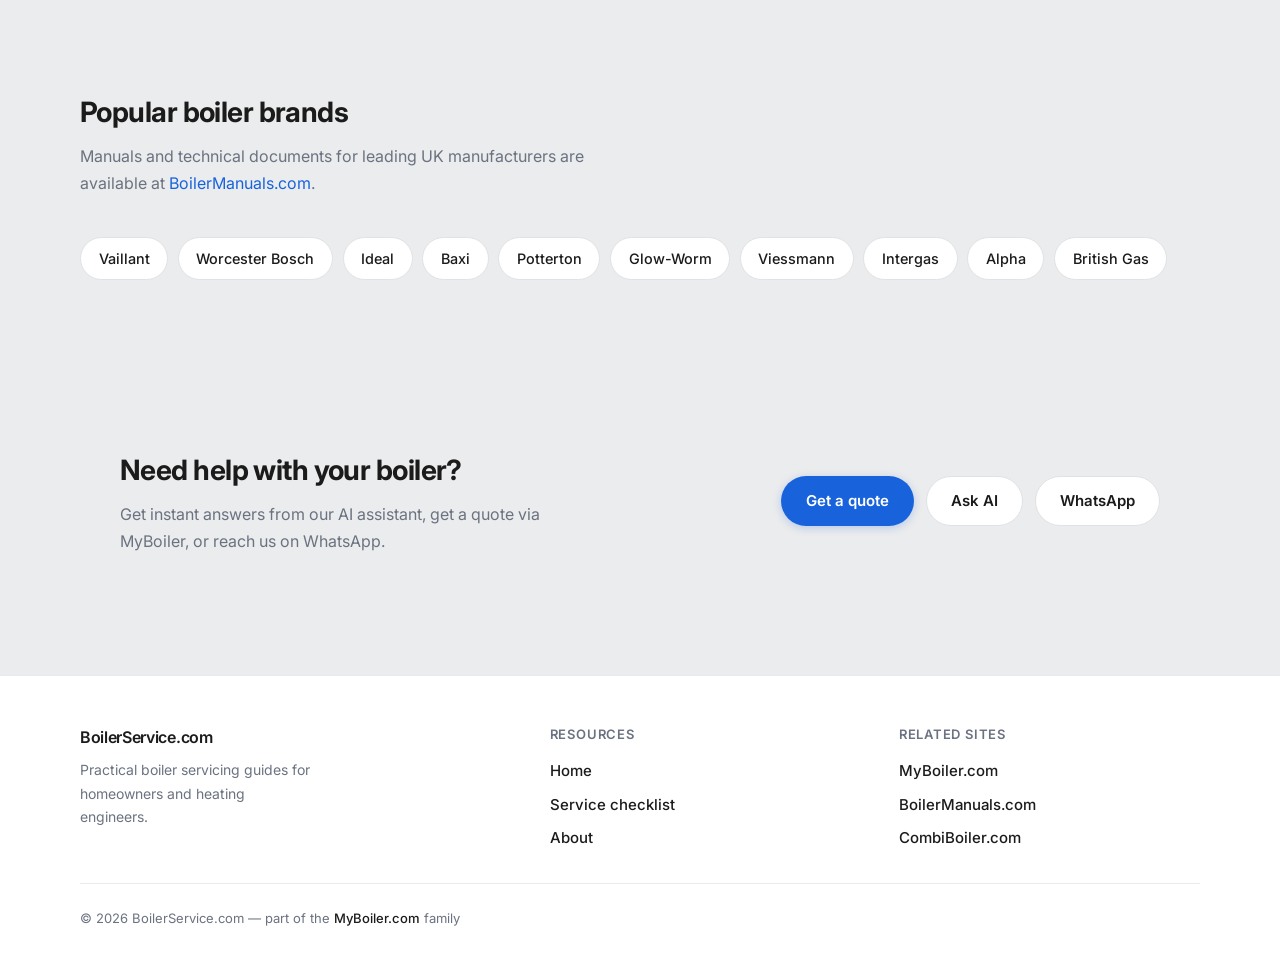
==== commit 9d1a8494: "Update Get a quote CTAs to new MyBoiler quote page - Replace https://hub.myboiler.com/fixed-price-re" ====
--- a/index.html
+++ b/index.html
@@ -37,7 +37,7 @@
         </p>
         <div class="hero-actions">
           <a class="btn btn-primary" href="https://myboiler.com/chat/" rel="noopener">Ask Boiler Help AI</a>
-          <a class="btn btn-primary" href="https://hub.myboiler.com/fixed-price-repairs/" rel="noopener">Get a quote</a>
+          <a class="btn btn-primary" href="https://myboiler.com/quote/" rel="noopener">Get a quote</a>
         </div>
         <div class="hero-actions" style="margin-top: 0.5rem;">
           <a class="btn btn-secondary" href="boiler-service.html">Service checklist</a>
@@ -137,10 +137,10 @@
       <div class="container cta-inner">
         <div>
           <h2>Need help with your boiler?</h2>
-          <p>Get instant answers from our AI assistant, book a fixed-price repair, or reach us on WhatsApp.</p>
+          <p>Get instant answers from our AI assistant, get a quote via MyBoiler, or reach us on WhatsApp.</p>
         </div>
         <div class="cta-actions">
-          <a class="btn btn-primary" href="https://hub.myboiler.com/fixed-price-repairs/" rel="noopener">Get a quote</a>
+          <a class="btn btn-primary" href="https://myboiler.com/quote/" rel="noopener">Get a quote</a>
           <a class="btn btn-secondary" href="https://myboiler.com/chat/" rel="noopener">Ask AI</a>
           <a class="btn btn-secondary" href="https://wa.me/442081234411" rel="noopener">WhatsApp</a>
         </div>
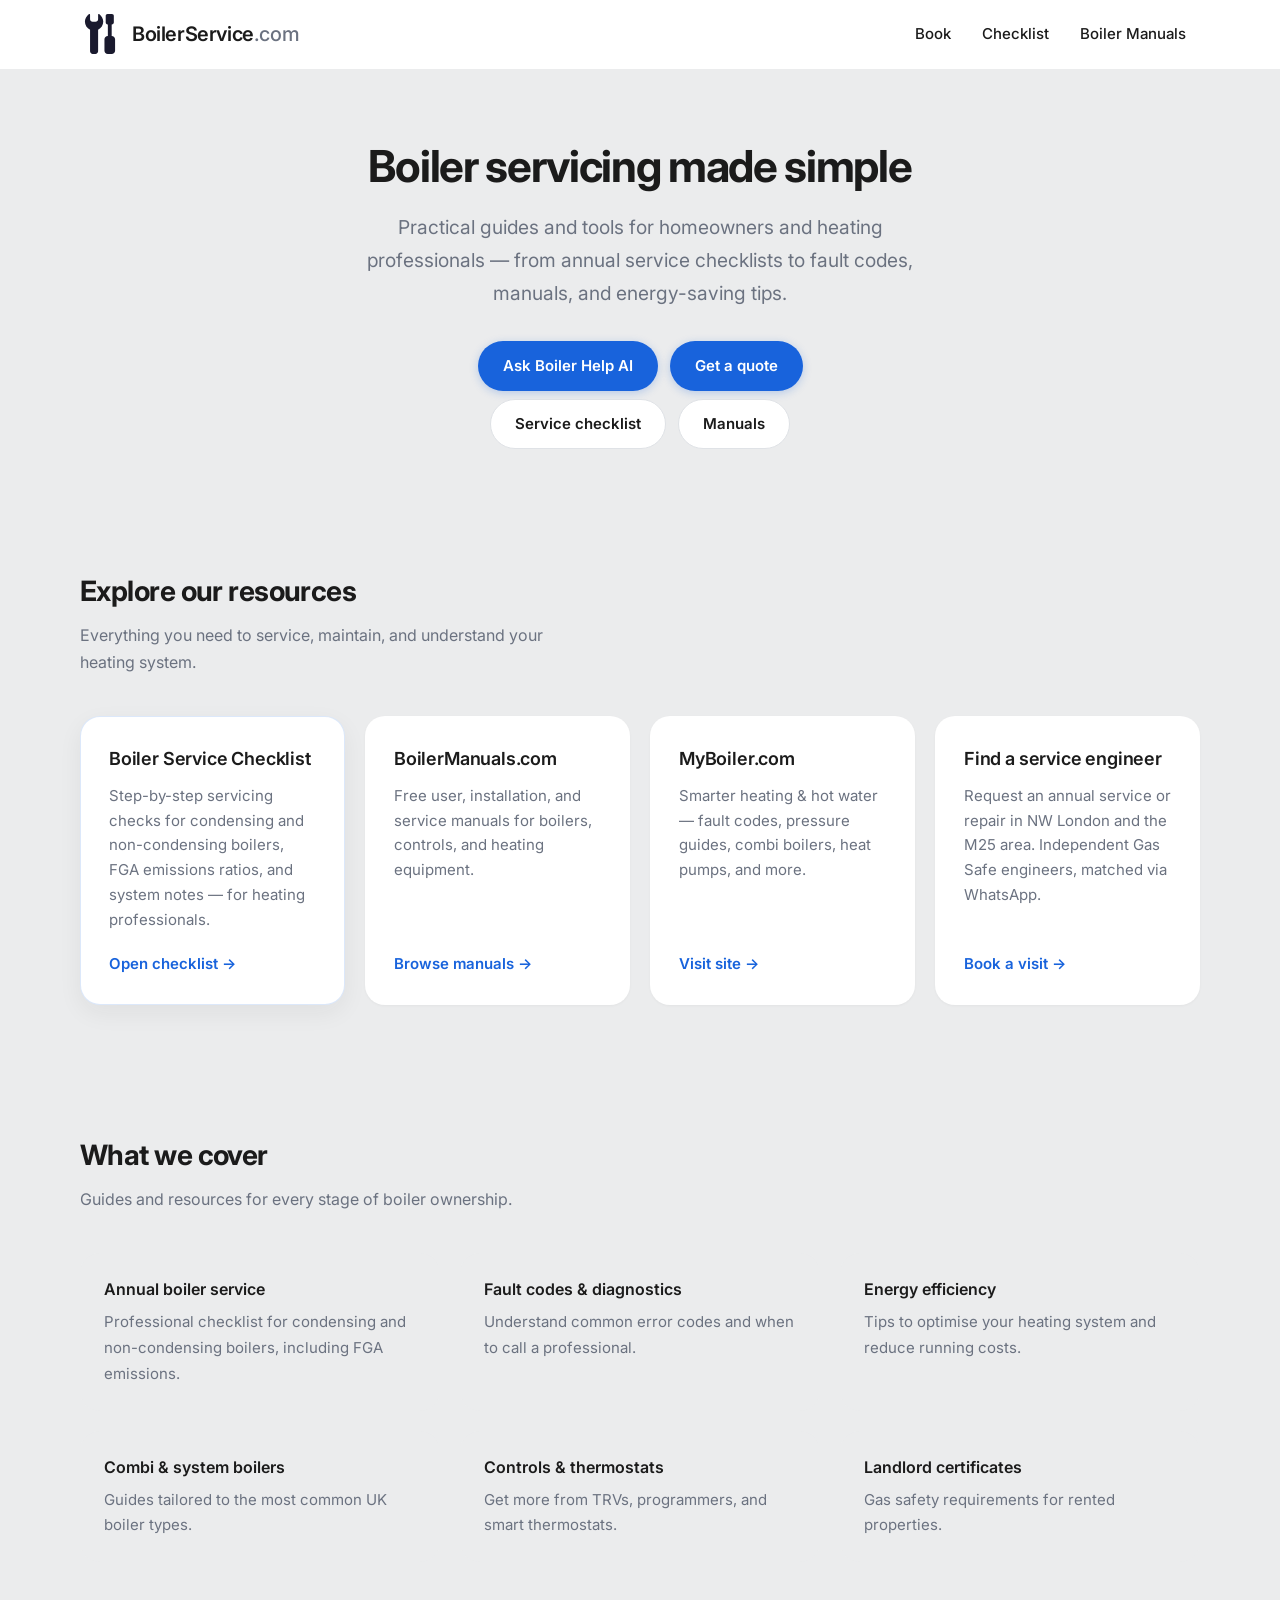
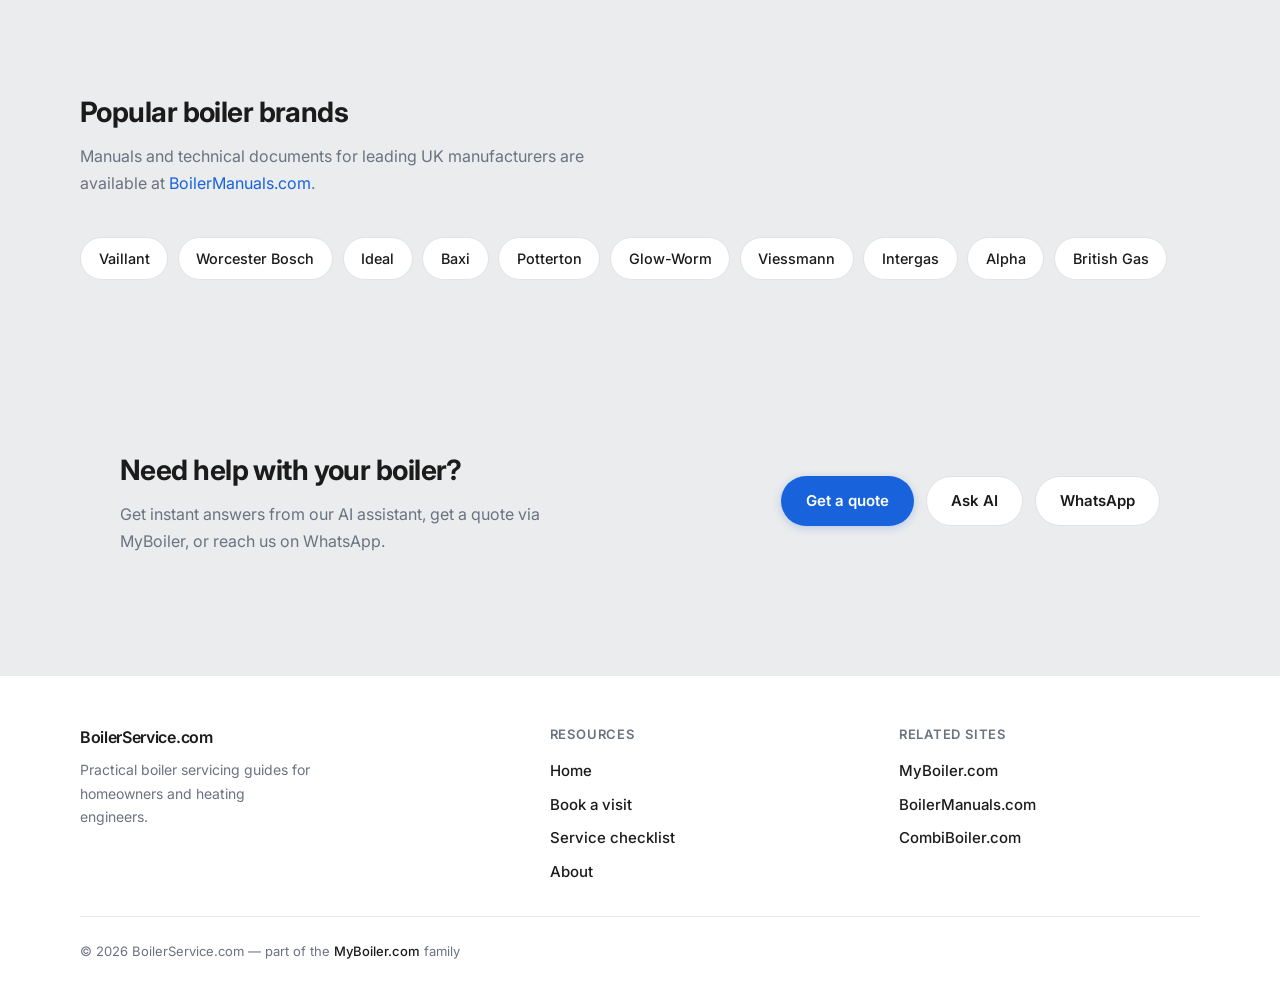
==== commit 8f62eec2: "Add /book customer intake for boiler service and repair. Introduce a GitHub Pages booking page that " ====
--- a/index.html
+++ b/index.html
@@ -20,6 +20,7 @@
           <span class="navbar-toggle-icon" aria-hidden="true"><span class="navbar-toggle-bar"></span></span>
         </button>
         <ul id="navbar-menu" class="navbar-menu">
+          <li><a href="/book/">Book</a></li>
           <li><a href="boiler-service.html">Checklist</a></li>
           <li><a href="https://boilermanuals.com" rel="noopener">Boiler Manuals</a></li>
         </ul>
@@ -68,11 +69,11 @@
             <p>Smarter heating &amp; hot water — fault codes, pressure guides, combi boilers, heat pumps, and more.</p>
             <span class="card-link">Visit site &rarr;</span>
           </a>
-          <article class="card card-muted">
+          <a class="card" href="/book/">
             <h3>Find a service engineer</h3>
-            <p>Compare quotes from Gas Safe and OFTEC-registered engineers in your area. Coming soon.</p>
-            <span class="card-badge">Coming soon</span>
-          </article>
+            <p>Request an annual service or repair in NW London and the M25 area. Independent Gas Safe engineers, matched via WhatsApp.</p>
+            <span class="card-link">Book a visit &rarr;</span>
+          </a>
         </div>
       </div>
     </section>
@@ -158,6 +159,7 @@
         <p class="footer-heading">Resources</p>
         <nav class="footer-links" aria-label="Resources">
           <a href="index.html">Home</a>
+          <a href="/book/">Book a visit</a>
           <a href="boiler-service.html">Service checklist</a>
           <a href="about.html">About</a>
         </nav>
--- a/styles.css
+++ b/styles.css
@@ -639,16 +639,40 @@
 /* Page templates */
 
 .page-hero {
-  padding: 3rem 0 1.5rem;
+  padding: 2.5rem 0 0;
   background: var(--bg);
 }
 
 .page-hero h1 {
-  margin: 0.75rem 0 0;
+  margin: 0;
   font-size: clamp(1.75rem, 4vw, 2.25rem);
   font-weight: 700;
   letter-spacing: -0.02em;
   color: var(--text);
+}
+
+.intro-card,
+.page-card {
+  padding: 1.75rem 2rem 1.85rem;
+  background: var(--surface);
+  border-radius: var(--radius-lg);
+  box-shadow: var(--shadow-sm);
+}
+
+.intro-card {
+  margin-top: 0.85rem;
+}
+
+.intro-card p {
+  margin: 0.9rem 0 0;
+  color: var(--text-muted);
+  line-height: 1.7;
+}
+
+.intro-card .page-intro {
+  margin-top: 0.7rem;
+  max-width: none;
+  font-size: 1.05rem;
 }
 
 .back-link {
@@ -667,7 +691,69 @@
 }
 
 .page-content {
+  padding-top: 1.25rem;
   padding-bottom: 4rem;
+}
+
+.page-stack {
+  display: flex;
+  flex-direction: column;
+  gap: 1.25rem;
+}
+
+.page-card > h2:first-child {
+  margin-top: 0;
+}
+
+.page-card .ratio-table-wrap {
+  box-shadow: none;
+}
+
+.page-card .disclaimer {
+  margin-bottom: 0;
+}
+
+.page-card p:last-child,
+.page-card ul:last-child {
+  margin-bottom: 0;
+}
+
+.page-card .related-list {
+  list-style: none;
+  margin: 0.75rem 0 0;
+  padding: 0;
+}
+
+.page-card .related-list li {
+  display: flex;
+  flex-direction: column;
+  gap: 0.15rem;
+  margin: 0;
+  padding: 0.9rem 0;
+  border-top: 1px solid var(--border);
+}
+
+.related-list li:last-child {
+  padding-bottom: 0;
+}
+
+.page-card .related-list a {
+  font-weight: 600;
+  color: var(--text);
+}
+
+.page-card .related-list a:hover {
+  color: var(--link);
+  text-decoration: none;
+}
+
+.page-card .related-list span {
+  color: var(--text-muted);
+  font-size: 0.9375rem;
+}
+
+.checklist-block .checklist {
+  margin-bottom: 0;
 }
 
 .prose {
@@ -723,11 +809,58 @@
   align-items: center;
   justify-content: space-between;
   gap: 0.75rem;
-  margin: 1.5rem 0;
-  padding: 1rem 1.25rem;
-  background: var(--bg);
+  margin: 0 0 0.75rem;
+  padding: 0;
+  background: transparent;
   border: none;
+}
+
+.checklist-switch {
+  display: grid;
+  grid-template-columns: 1fr 1fr;
+  gap: 0.3rem;
+  flex: 1 1 auto;
+  min-width: min(100%, 18rem);
+  padding: 0.3rem;
+  background: var(--surface);
+  border: 1px solid var(--border);
   border-radius: var(--radius);
+  box-shadow: var(--shadow-sm);
+}
+
+.checklist-switch-btn {
+  padding: 0.65rem 0.85rem;
+  border: none;
+  border-radius: var(--radius-sm);
+  background: transparent;
+  color: var(--text-muted);
+  font: inherit;
+  font-size: 0.9rem;
+  font-weight: 600;
+  line-height: 1.25;
+  white-space: nowrap;
+  cursor: pointer;
+  transition: background 0.15s, color 0.15s, box-shadow 0.15s;
+}
+
+.checklist-switch-btn:hover:not(.is-active) {
+  color: var(--text);
+  background: var(--bg);
+}
+
+.checklist-switch-btn.is-active {
+  background: var(--accent);
+  color: #fff;
+  box-shadow: 0 2px 8px rgba(24, 99, 220, 0.25);
+}
+
+.checklist-switch-btn:focus-visible {
+  outline: 2px solid var(--accent);
+  outline-offset: 2px;
+}
+
+.checklist-panel h2 {
+  margin-top: 1.25rem;
 }
 
 .btn-text {
@@ -746,11 +879,6 @@
 .btn-text:hover {
   border-color: var(--accent);
   color: var(--accent);
-}
-
-.hub-link {
-  font-size: 0.9rem;
-  font-weight: 500;
 }
 
 .checklist {
@@ -968,4 +1096,302 @@
     grid-template-columns: 1fr;
     gap: 1.75rem;
   }
-}
+
+  .checklist-toolbar {
+    flex-direction: column;
+    align-items: stretch;
+  }
+
+  .intro-card,
+  .page-card {
+    padding: 1.35rem 1.25rem 1.5rem;
+  }
+
+  .checklist-switch {
+    flex: 0 0 auto;
+    width: 100%;
+  }
+
+  .checklist-switch-btn {
+    font-size: 0.8125rem;
+    padding: 0.65rem 0.45rem;
+  }
+}
+
+/* Booking form */
+
+.form-lede {
+  margin: 0.35rem 0 1.5rem;
+  color: var(--text-muted);
+  line-height: 1.7;
+}
+
+.req-mark {
+  color: var(--accent);
+  font-weight: 700;
+}
+
+.visually-hidden {
+  position: absolute;
+  width: 1px;
+  height: 1px;
+  padding: 0;
+  margin: -1px;
+  overflow: hidden;
+  clip: rect(0, 0, 0, 0);
+  white-space: nowrap;
+  border: 0;
+}
+
+.booking-form {
+  display: grid;
+  gap: 1.25rem;
+}
+
+.form-row {
+  display: grid;
+  gap: 1.25rem;
+}
+
+@media screen and (min-width: 640px) {
+  .form-row-2 {
+    grid-template-columns: 1fr 1fr;
+  }
+}
+
+.form-field label,
+.form-fieldset legend {
+  display: block;
+  margin: 0 0 0.4rem;
+  font-size: 0.9375rem;
+  font-weight: 600;
+  color: var(--text);
+}
+
+.form-fieldset {
+  margin: 0;
+  padding: 0;
+  border: 0;
+  min-width: 0;
+}
+
+.form-hint {
+  margin: 0.4rem 0 0;
+  font-size: 0.8125rem;
+  font-weight: 400;
+  color: var(--text-muted);
+  line-height: 1.5;
+}
+
+.form-hint-block {
+  margin: 0 0 0.85rem;
+}
+
+.form-field input[type="text"],
+.form-field input[type="email"],
+.form-field input[type="tel"],
+.form-field input[type="date"],
+.form-field select,
+.form-field textarea {
+  width: 100%;
+  padding: 0.75rem 0.9rem;
+  border: 1px solid var(--border);
+  border-radius: var(--radius-sm);
+  background: var(--surface);
+  color: var(--text);
+  font: inherit;
+  line-height: 1.4;
+}
+
+.form-field textarea {
+  resize: vertical;
+  min-height: 5.5rem;
+}
+
+.form-field input::placeholder,
+.form-field textarea::placeholder {
+  color: #9aa3af;
+}
+
+.form-field input:focus,
+.form-field select:focus,
+.form-field textarea:focus {
+  outline: 2px solid var(--accent);
+  outline-offset: 1px;
+  border-color: var(--accent);
+}
+
+.form-field.is-invalid input,
+.form-field.is-invalid select,
+.form-field.is-invalid textarea,
+.form-fieldset.is-invalid .choice-card {
+  border-color: #b42318;
+}
+
+.form-error {
+  margin: 0.4rem 0 0;
+  font-size: 0.8125rem;
+  font-weight: 500;
+  color: #b42318;
+  line-height: 1.45;
+}
+
+.choice-group {
+  display: grid;
+  grid-template-columns: 1fr 1fr;
+  gap: 0.5rem;
+}
+
+.choice-group-3 {
+  grid-template-columns: 1fr;
+}
+
+@media screen and (min-width: 640px) {
+  .choice-group-3 {
+    grid-template-columns: 1fr 1fr 1fr;
+  }
+}
+
+.choice-card {
+  position: relative;
+  display: flex;
+  align-items: center;
+  justify-content: center;
+  gap: 0.5rem;
+  min-height: 2.75rem;
+  padding: 0.65rem 0.85rem;
+  border: 1px solid var(--border);
+  border-radius: var(--radius-sm);
+  background: var(--surface);
+  color: var(--text);
+  font-size: 0.9375rem;
+  font-weight: 600;
+  cursor: pointer;
+  transition: border-color 0.15s, background 0.15s, color 0.15s, box-shadow 0.15s;
+}
+
+.choice-card input {
+  position: absolute;
+  opacity: 0;
+  width: 1px;
+  height: 1px;
+  pointer-events: none;
+}
+
+.choice-card:hover {
+  background: var(--bg);
+}
+
+.choice-card:has(input:checked) {
+  border-color: var(--accent);
+  background: rgba(24, 99, 220, 0.1);
+  color: var(--accent);
+  box-shadow: var(--shadow-sm);
+}
+
+.choice-card:has(input:focus-visible) {
+  outline: 2px solid var(--accent);
+  outline-offset: 2px;
+}
+
+.repair-fields {
+  display: grid;
+  gap: 1.25rem;
+  padding: 1.15rem 1.2rem 1.25rem;
+  background: var(--bg);
+  border-radius: var(--radius);
+}
+
+.repair-fields[hidden] {
+  display: none;
+}
+
+.form-consent .consent-label {
+  display: flex;
+  align-items: flex-start;
+  gap: 0.75rem;
+  margin: 0;
+  font-weight: 400;
+  font-size: 0.9375rem;
+  line-height: 1.6;
+  color: var(--text);
+  cursor: pointer;
+}
+
+.form-consent input[type="checkbox"] {
+  width: 1.15rem;
+  height: 1.15rem;
+  margin-top: 0.2rem;
+  flex-shrink: 0;
+  accent-color: var(--accent);
+}
+
+.form-consent.is-invalid .consent-label {
+  color: var(--text);
+}
+
+.form-actions {
+  display: flex;
+  flex-wrap: wrap;
+  gap: 0.75rem;
+}
+
+.booking-form .btn {
+  font-family: inherit;
+  min-width: 12rem;
+}
+
+.booking-form .btn:disabled {
+  opacity: 0.7;
+  cursor: wait;
+}
+
+.form-banner {
+  margin: 0 0 1.25rem;
+  padding: 0.95rem 1.15rem;
+  border-radius: var(--radius-sm);
+  font-size: 0.9375rem;
+  line-height: 1.55;
+}
+
+.form-banner-error {
+  background: #fef3f2;
+  color: #b42318;
+  border: 1px solid #f5c2c0;
+}
+
+.form-success {
+  padding: 0.25rem 0 0;
+}
+
+.form-success h2 {
+  margin-top: 0;
+}
+
+.form-success p {
+  color: var(--text-muted);
+  line-height: 1.7;
+}
+
+.form-success p:last-child {
+  margin-bottom: 0;
+}
+
+.next-steps {
+  margin: 0.75rem 0 0;
+  padding-left: 1.25rem;
+  color: var(--text-muted);
+  line-height: 1.7;
+}
+
+.next-steps li {
+  margin-bottom: 0.45rem;
+}
+
+.next-steps li:last-child {
+  margin-bottom: 0;
+}
+
+.page-card .next-steps + .disclaimer {
+  margin-top: 1.5rem;
+}
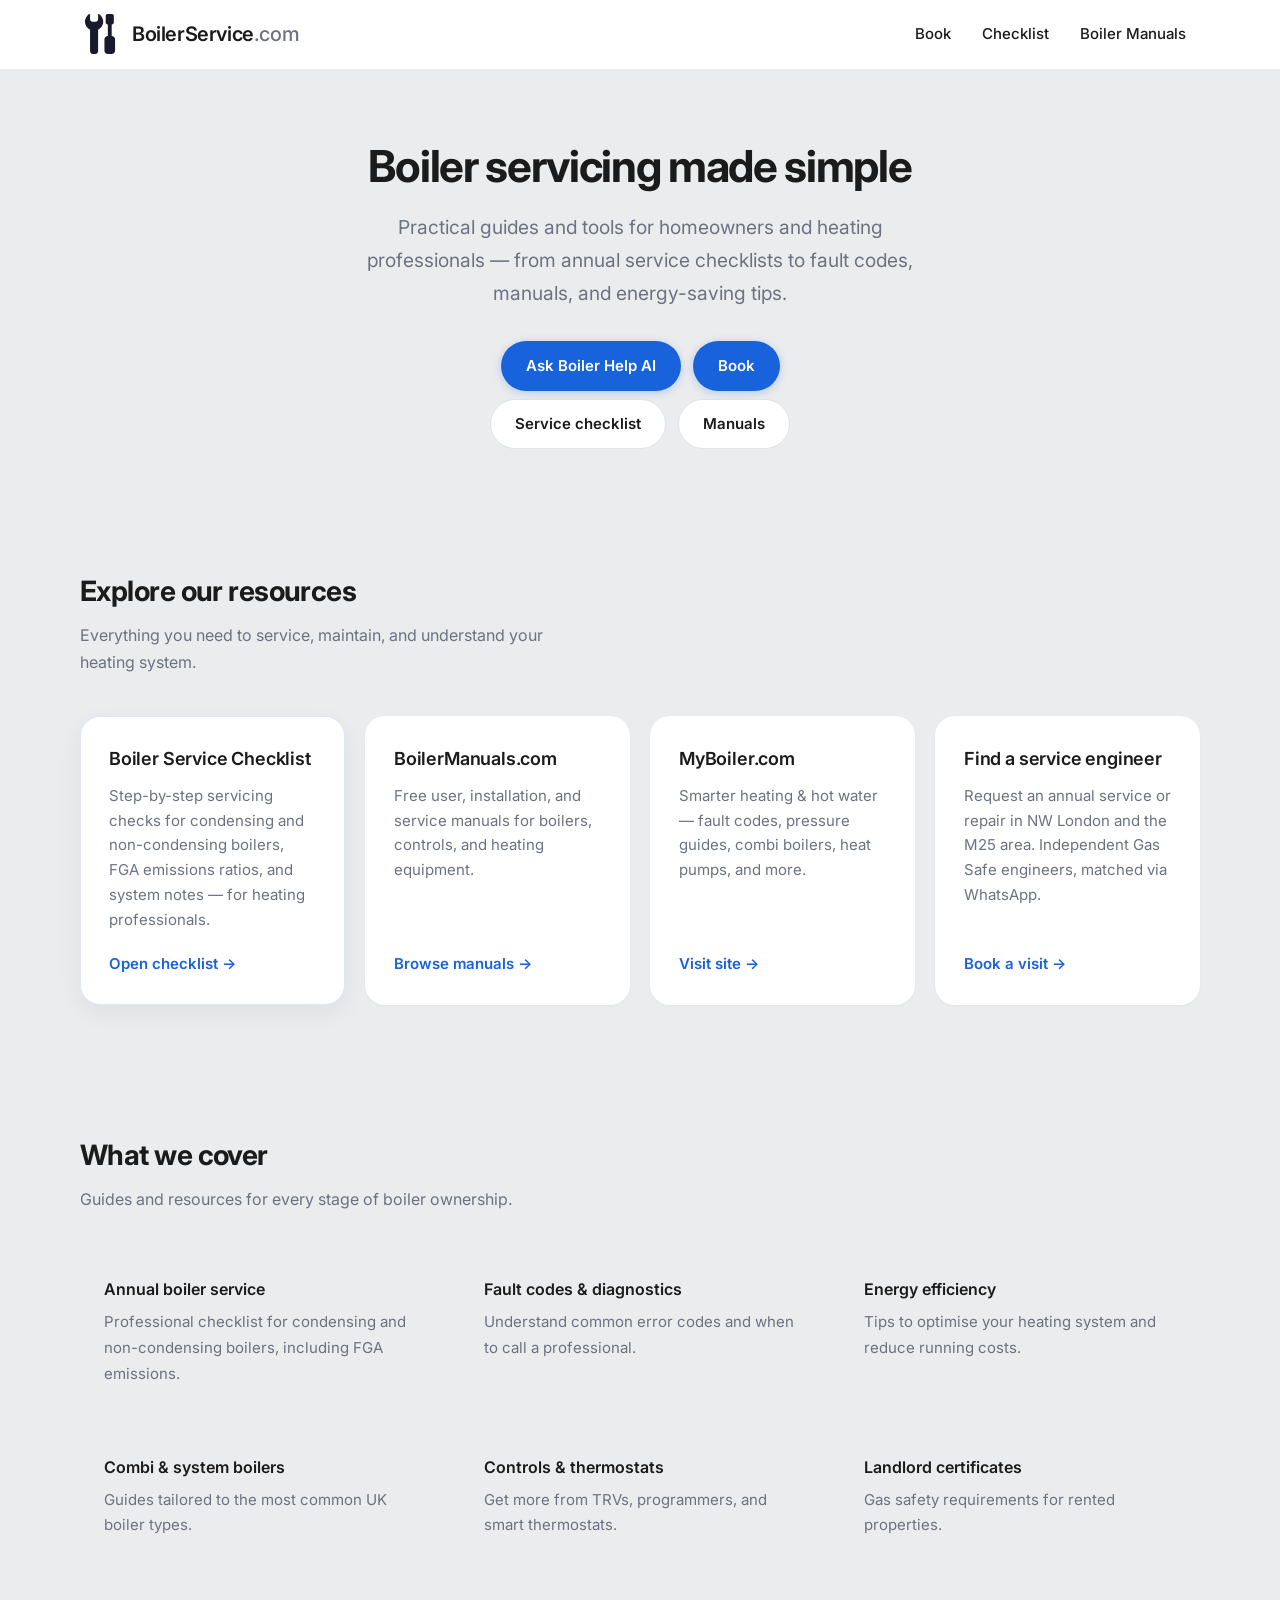
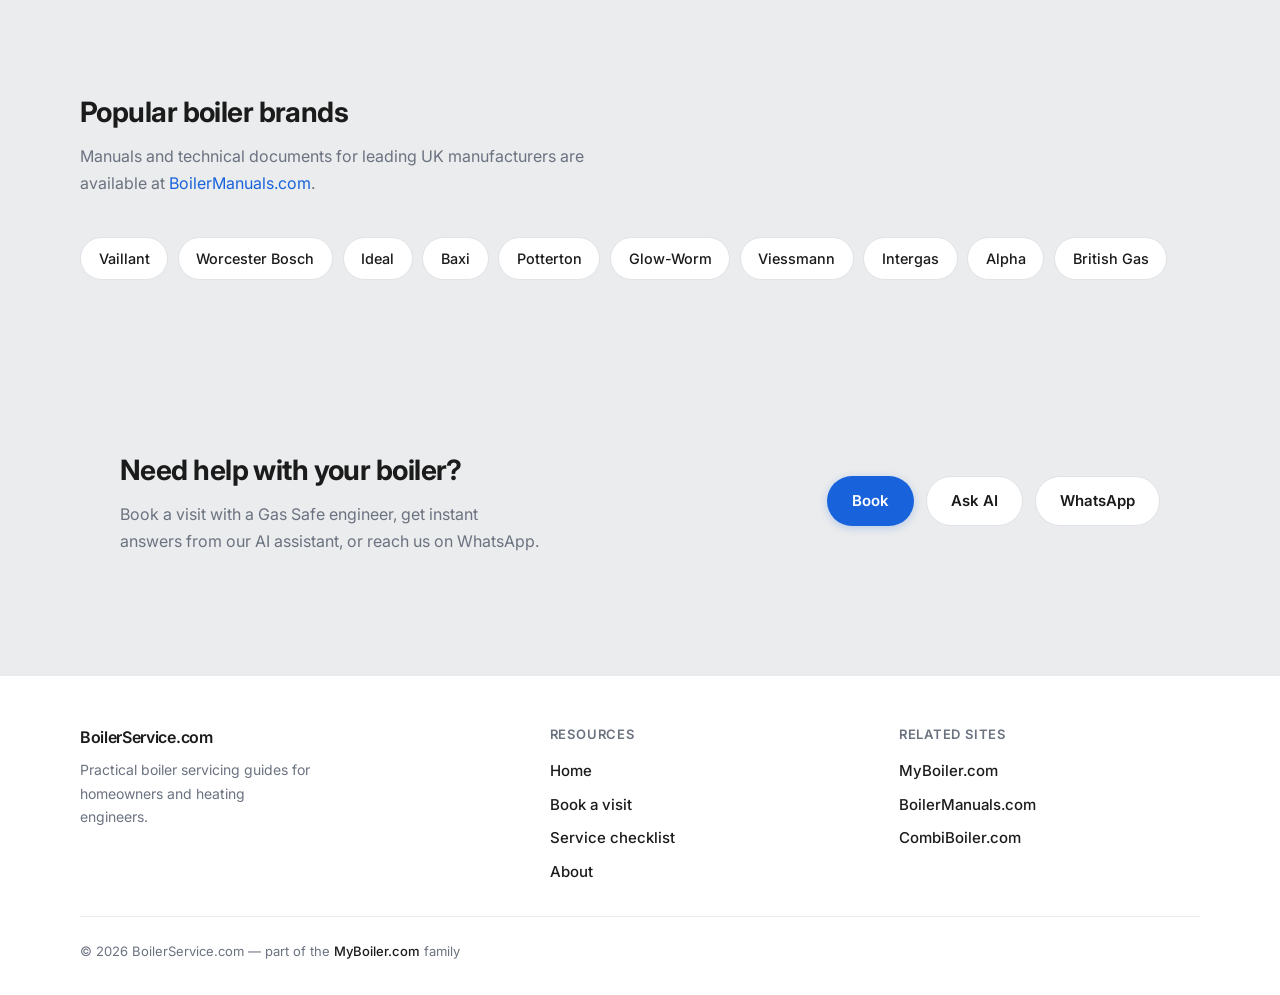
==== commit 82858ab7: "Replace homepage Get a quote CTAs with Book links. Point the hero and footer-band primary buttons at" ====
--- a/index.html
+++ b/index.html
@@ -38,7 +38,7 @@
         </p>
         <div class="hero-actions">
           <a class="btn btn-primary" href="https://myboiler.com/chat/" rel="noopener">Ask Boiler Help AI</a>
-          <a class="btn btn-primary" href="https://myboiler.com/quote/" rel="noopener">Get a quote</a>
+          <a class="btn btn-primary" href="/book/">Book</a>
         </div>
         <div class="hero-actions" style="margin-top: 0.5rem;">
           <a class="btn btn-secondary" href="boiler-service.html">Service checklist</a>
@@ -138,10 +138,10 @@
       <div class="container cta-inner">
         <div>
           <h2>Need help with your boiler?</h2>
-          <p>Get instant answers from our AI assistant, get a quote via MyBoiler, or reach us on WhatsApp.</p>
+          <p>Book a visit with a Gas Safe engineer, get instant answers from our AI assistant, or reach us on WhatsApp.</p>
         </div>
         <div class="cta-actions">
-          <a class="btn btn-primary" href="https://myboiler.com/quote/" rel="noopener">Get a quote</a>
+          <a class="btn btn-primary" href="/book/">Book</a>
           <a class="btn btn-secondary" href="https://myboiler.com/chat/" rel="noopener">Ask AI</a>
           <a class="btn btn-secondary" href="https://wa.me/442081234411" rel="noopener">WhatsApp</a>
         </div>
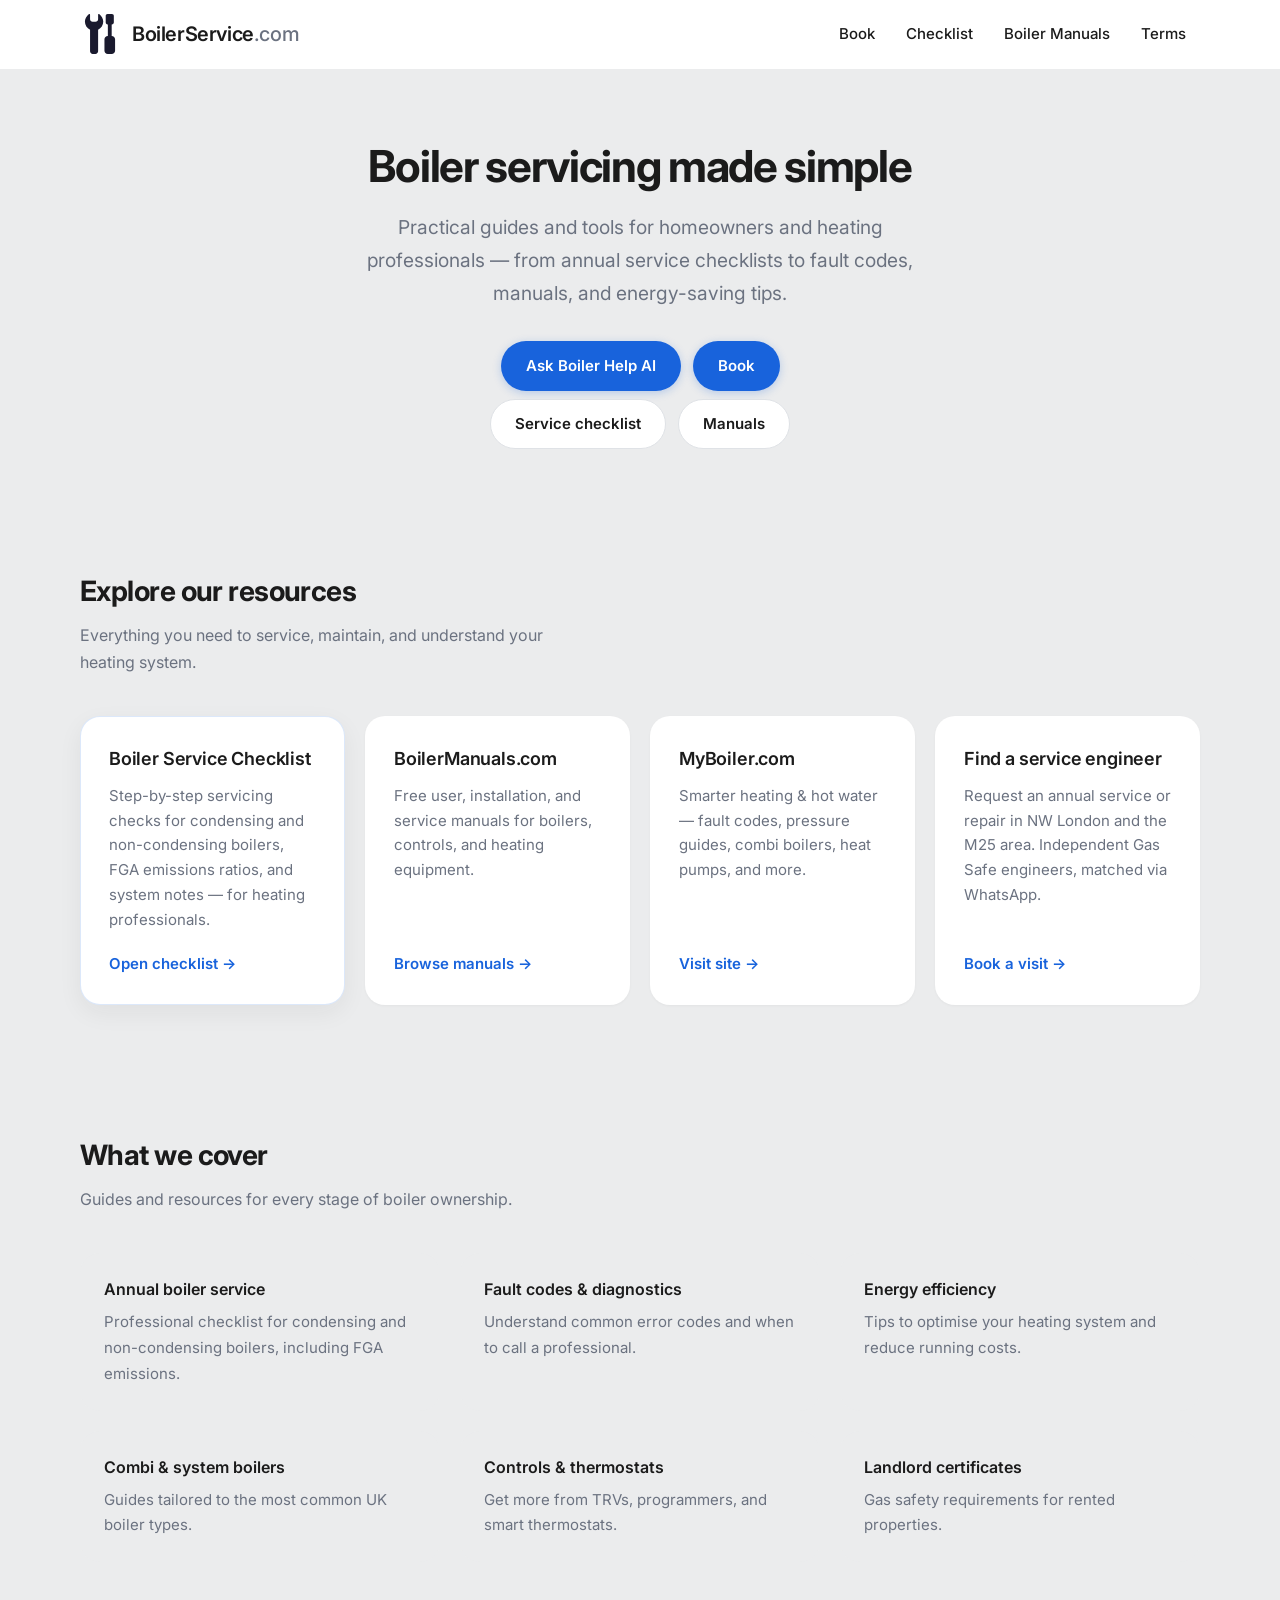
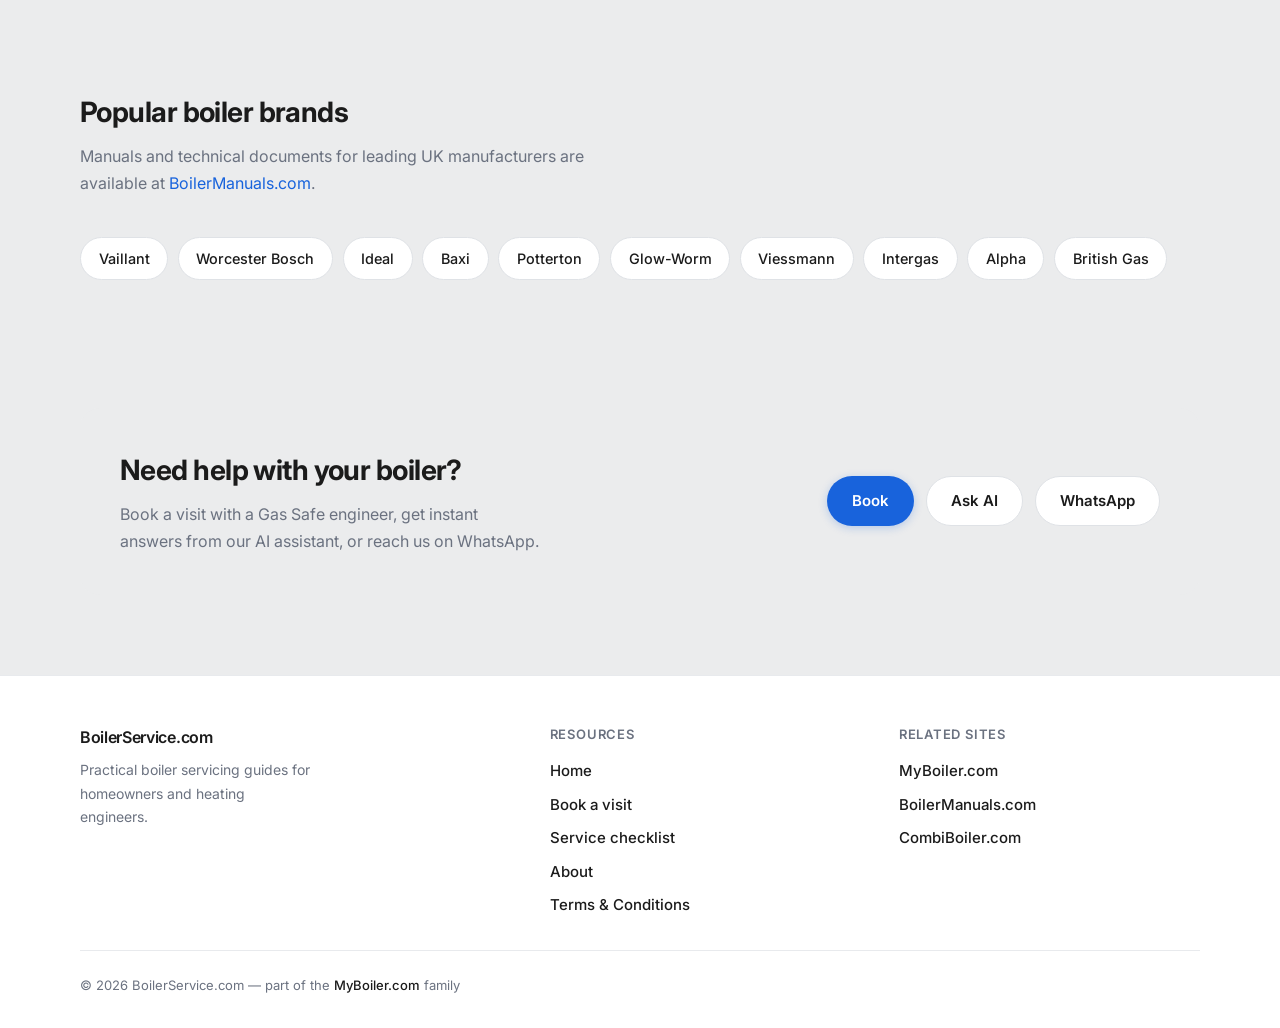
==== commit 1e79d533: "Clarify marketplace payments and add Terms & Conditions. State on /book that BoilerService handles s" ====
--- a/index.html
+++ b/index.html
@@ -23,6 +23,7 @@
           <li><a href="/book/">Book</a></li>
           <li><a href="boiler-service.html">Checklist</a></li>
           <li><a href="https://boilermanuals.com" rel="noopener">Boiler Manuals</a></li>
+          <li><a href="/terms/">Terms</a></li>
         </ul>
       </div>
     </nav>
@@ -162,6 +163,7 @@
           <a href="/book/">Book a visit</a>
           <a href="boiler-service.html">Service checklist</a>
           <a href="about.html">About</a>
+          <a href="/terms/">Terms &amp; Conditions</a>
         </nav>
       </div>
       <div class="footer-col">
--- a/styles.css
+++ b/styles.css
@@ -714,7 +714,8 @@
 }
 
 .page-card p:last-child,
-.page-card ul:last-child {
+.page-card ul:last-child,
+.page-card ol:last-child {
   margin-bottom: 0;
 }
 
@@ -761,7 +762,8 @@
 }
 
 .prose p,
-.prose ul {
+.prose ul,
+.prose ol {
   color: var(--text-muted);
   line-height: 1.7;
 }
@@ -772,7 +774,8 @@
   font-weight: 700;
 }
 
-.prose ul {
+.prose ul,
+.prose ol {
   padding-left: 1.25rem;
 }
 
@@ -1118,263 +1121,16 @@
   }
 }
 
-/* Booking form */
+/* Booking page */
 
 .form-lede {
-  margin: 0.35rem 0 1.5rem;
+  margin: 0.35rem 0 1.25rem;
   color: var(--text-muted);
   line-height: 1.7;
 }
 
-.req-mark {
-  color: var(--accent);
-  font-weight: 700;
-}
-
-.visually-hidden {
-  position: absolute;
-  width: 1px;
-  height: 1px;
-  padding: 0;
-  margin: -1px;
-  overflow: hidden;
-  clip: rect(0, 0, 0, 0);
-  white-space: nowrap;
-  border: 0;
-}
-
-.booking-form {
-  display: grid;
-  gap: 1.25rem;
-}
-
-.form-row {
-  display: grid;
-  gap: 1.25rem;
-}
-
-@media screen and (min-width: 640px) {
-  .form-row-2 {
-    grid-template-columns: 1fr 1fr;
-  }
-}
-
-.form-field label,
-.form-fieldset legend {
-  display: block;
-  margin: 0 0 0.4rem;
-  font-size: 0.9375rem;
-  font-weight: 600;
-  color: var(--text);
-}
-
-.form-fieldset {
-  margin: 0;
-  padding: 0;
-  border: 0;
-  min-width: 0;
-}
-
-.form-hint {
-  margin: 0.4rem 0 0;
-  font-size: 0.8125rem;
-  font-weight: 400;
-  color: var(--text-muted);
-  line-height: 1.5;
-}
-
-.form-hint-block {
-  margin: 0 0 0.85rem;
-}
-
-.form-field input[type="text"],
-.form-field input[type="email"],
-.form-field input[type="tel"],
-.form-field input[type="date"],
-.form-field select,
-.form-field textarea {
-  width: 100%;
-  padding: 0.75rem 0.9rem;
-  border: 1px solid var(--border);
-  border-radius: var(--radius-sm);
-  background: var(--surface);
-  color: var(--text);
-  font: inherit;
-  line-height: 1.4;
-}
-
-.form-field textarea {
-  resize: vertical;
-  min-height: 5.5rem;
-}
-
-.form-field input::placeholder,
-.form-field textarea::placeholder {
-  color: #9aa3af;
-}
-
-.form-field input:focus,
-.form-field select:focus,
-.form-field textarea:focus {
-  outline: 2px solid var(--accent);
-  outline-offset: 1px;
-  border-color: var(--accent);
-}
-
-.form-field.is-invalid input,
-.form-field.is-invalid select,
-.form-field.is-invalid textarea,
-.form-fieldset.is-invalid .choice-card {
-  border-color: #b42318;
-}
-
-.form-error {
-  margin: 0.4rem 0 0;
-  font-size: 0.8125rem;
-  font-weight: 500;
-  color: #b42318;
-  line-height: 1.45;
-}
-
-.choice-group {
-  display: grid;
-  grid-template-columns: 1fr 1fr;
-  gap: 0.5rem;
-}
-
-.choice-group-3 {
-  grid-template-columns: 1fr;
-}
-
-@media screen and (min-width: 640px) {
-  .choice-group-3 {
-    grid-template-columns: 1fr 1fr 1fr;
-  }
-}
-
-.choice-card {
-  position: relative;
-  display: flex;
-  align-items: center;
-  justify-content: center;
-  gap: 0.5rem;
-  min-height: 2.75rem;
-  padding: 0.65rem 0.85rem;
-  border: 1px solid var(--border);
-  border-radius: var(--radius-sm);
-  background: var(--surface);
-  color: var(--text);
-  font-size: 0.9375rem;
-  font-weight: 600;
-  cursor: pointer;
-  transition: border-color 0.15s, background 0.15s, color 0.15s, box-shadow 0.15s;
-}
-
-.choice-card input {
-  position: absolute;
-  opacity: 0;
-  width: 1px;
-  height: 1px;
-  pointer-events: none;
-}
-
-.choice-card:hover {
-  background: var(--bg);
-}
-
-.choice-card:has(input:checked) {
-  border-color: var(--accent);
-  background: rgba(24, 99, 220, 0.1);
-  color: var(--accent);
-  box-shadow: var(--shadow-sm);
-}
-
-.choice-card:has(input:focus-visible) {
-  outline: 2px solid var(--accent);
-  outline-offset: 2px;
-}
-
-.repair-fields {
-  display: grid;
-  gap: 1.25rem;
-  padding: 1.15rem 1.2rem 1.25rem;
-  background: var(--bg);
-  border-radius: var(--radius);
-}
-
-.repair-fields[hidden] {
-  display: none;
-}
-
-.form-consent .consent-label {
-  display: flex;
-  align-items: flex-start;
-  gap: 0.75rem;
-  margin: 0;
-  font-weight: 400;
-  font-size: 0.9375rem;
-  line-height: 1.6;
-  color: var(--text);
-  cursor: pointer;
-}
-
-.form-consent input[type="checkbox"] {
-  width: 1.15rem;
-  height: 1.15rem;
-  margin-top: 0.2rem;
-  flex-shrink: 0;
-  accent-color: var(--accent);
-}
-
-.form-consent.is-invalid .consent-label {
-  color: var(--text);
-}
-
-.form-actions {
-  display: flex;
-  flex-wrap: wrap;
-  gap: 0.75rem;
-}
-
-.booking-form .btn {
-  font-family: inherit;
-  min-width: 12rem;
-}
-
-.booking-form .btn:disabled {
-  opacity: 0.7;
-  cursor: wait;
-}
-
-.form-banner {
-  margin: 0 0 1.25rem;
-  padding: 0.95rem 1.15rem;
-  border-radius: var(--radius-sm);
-  font-size: 0.9375rem;
-  line-height: 1.55;
-}
-
-.form-banner-error {
-  background: #fef3f2;
-  color: #b42318;
-  border: 1px solid #f5c2c0;
-}
-
-.form-success {
-  padding: 0.25rem 0 0;
-}
-
-.form-success h2 {
-  margin-top: 0;
-}
-
-.form-success p {
-  color: var(--text-muted);
-  line-height: 1.7;
-}
-
-.form-success p:last-child {
-  margin-bottom: 0;
+.hs-form-embed {
+  min-height: 12rem;
 }
 
 .next-steps {
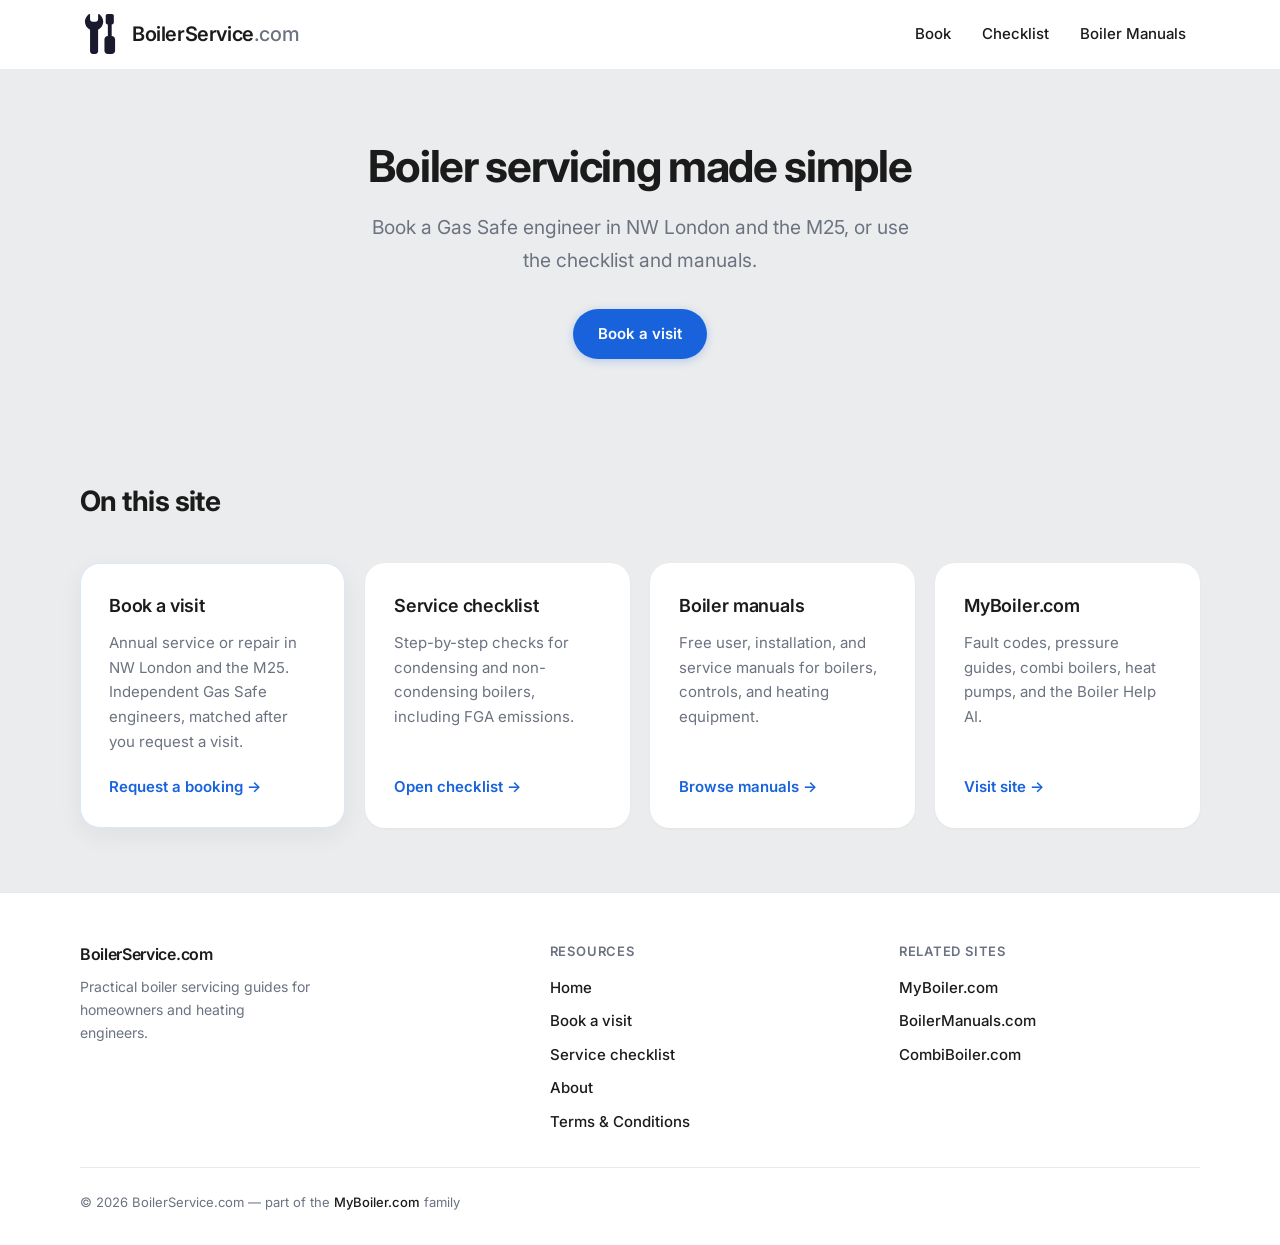
==== commit 3ef306d1: "Simplify the homepage, drop Terms from the nav, and update WhatsApp. Co-authored-by: Cursor <cursora" ====
--- a/index.html
+++ b/index.html
@@ -3,8 +3,8 @@
 <head>
   <meta charset="UTF-8">
   <meta name="viewport" content="width=device-width, initial-scale=1.0">
-  <meta name="description" content="BoilerService.com — practical guides and resources for boiler servicing, maintenance, and heating system care.">
-  <title>BoilerService.com — Boiler Servicing &amp; Heating Resources</title>
+  <meta name="description" content="Book a Gas Safe boiler service or repair in NW London, or use the service checklist and manuals.">
+  <title>BoilerService.com — Book a boiler service</title>
   <link rel="stylesheet" href="styles.css">
   <link rel="icon" href="favicon.svg" type="image/svg+xml">
 </head>
@@ -23,7 +23,6 @@
           <li><a href="/book/">Book</a></li>
           <li><a href="boiler-service.html">Checklist</a></li>
           <li><a href="https://boilermanuals.com" rel="noopener">Boiler Manuals</a></li>
-          <li><a href="/terms/">Terms</a></li>
         </ul>
       </div>
     </nav>
@@ -34,16 +33,10 @@
       <div class="container">
         <h1>Boiler servicing made simple</h1>
         <p class="lead">
-          Practical guides and tools for homeowners and heating professionals — from annual
-          service checklists to fault codes, manuals, and energy-saving tips.
+          Book a Gas Safe engineer in NW London and the M25, or use the checklist and manuals.
         </p>
         <div class="hero-actions">
-          <a class="btn btn-primary" href="https://myboiler.com/chat/" rel="noopener">Ask Boiler Help AI</a>
-          <a class="btn btn-primary" href="/book/">Book</a>
-        </div>
-        <div class="hero-actions" style="margin-top: 0.5rem;">
-          <a class="btn btn-secondary" href="boiler-service.html">Service checklist</a>
-          <a class="btn btn-secondary" href="https://boilermanuals.com" rel="noopener">Manuals</a>
+          <a class="btn btn-primary" href="/book/">Book a visit</a>
         </div>
       </div>
     </section>
@@ -51,100 +44,29 @@
     <section class="resources" aria-labelledby="resources-heading">
       <div class="container">
         <div class="section-header">
-          <h2 id="resources-heading">Explore our resources</h2>
-          <p class="section-intro">Everything you need to service, maintain, and understand your heating system.</p>
+          <h2 id="resources-heading">On this site</h2>
         </div>
         <div class="card-grid">
-          <a class="card card-featured" href="boiler-service.html">
-            <h3>Boiler Service Checklist</h3>
-            <p>Step-by-step servicing checks for condensing and non-condensing boilers, FGA emissions ratios, and system notes — for heating professionals.</p>
+          <a class="card card-featured" href="/book/">
+            <h3>Book a visit</h3>
+            <p>Annual service or repair in NW London and the M25. Independent Gas Safe engineers, matched after you request a visit.</p>
+            <span class="card-link">Request a booking &rarr;</span>
+          </a>
+          <a class="card" href="boiler-service.html">
+            <h3>Service checklist</h3>
+            <p>Step-by-step checks for condensing and non-condensing boilers, including FGA emissions.</p>
             <span class="card-link">Open checklist &rarr;</span>
           </a>
           <a class="card" href="https://boilermanuals.com" rel="noopener">
-            <h3>BoilerManuals.com</h3>
+            <h3>Boiler manuals</h3>
             <p>Free user, installation, and service manuals for boilers, controls, and heating equipment.</p>
             <span class="card-link">Browse manuals &rarr;</span>
           </a>
           <a class="card" href="https://myboiler.com" rel="noopener">
             <h3>MyBoiler.com</h3>
-            <p>Smarter heating &amp; hot water — fault codes, pressure guides, combi boilers, heat pumps, and more.</p>
+            <p>Fault codes, pressure guides, combi boilers, heat pumps, and the Boiler Help AI.</p>
             <span class="card-link">Visit site &rarr;</span>
           </a>
-          <a class="card" href="/book/">
-            <h3>Find a service engineer</h3>
-            <p>Request an annual service or repair in NW London and the M25 area. Independent Gas Safe engineers, matched via WhatsApp.</p>
-            <span class="card-link">Book a visit &rarr;</span>
-          </a>
-        </div>
-      </div>
-    </section>
-
-    <section class="topics" aria-labelledby="topics-heading">
-      <div class="container">
-        <div class="section-header">
-          <h2 id="topics-heading">What we cover</h2>
-          <p class="section-intro">Guides and resources for every stage of boiler ownership.</p>
-        </div>
-        <ul class="feature-grid">
-          <li class="feature-card">
-            <strong><a href="boiler-service.html">Annual boiler service</a></strong>
-            <span>Professional checklist for condensing and non-condensing boilers, including FGA emissions.</span>
-          </li>
-          <li class="feature-card">
-            <strong>Fault codes &amp; diagnostics</strong>
-            <span>Understand common error codes and when to call a professional.</span>
-          </li>
-          <li class="feature-card">
-            <strong>Energy efficiency</strong>
-            <span>Tips to optimise your heating system and reduce running costs.</span>
-          </li>
-          <li class="feature-card">
-            <strong>Combi &amp; system boilers</strong>
-            <span>Guides tailored to the most common UK boiler types.</span>
-          </li>
-          <li class="feature-card">
-            <strong>Controls &amp; thermostats</strong>
-            <span>Get more from TRVs, programmers, and smart thermostats.</span>
-          </li>
-          <li class="feature-card">
-            <strong>Landlord certificates</strong>
-            <span>Gas safety requirements for rented properties.</span>
-          </li>
-        </ul>
-      </div>
-    </section>
-
-    <section class="brands" aria-labelledby="brands-heading">
-      <div class="container">
-        <div class="section-header">
-          <h2 id="brands-heading">Popular boiler brands</h2>
-          <p class="section-intro">Manuals and technical documents for leading UK manufacturers are available at <a href="https://boilermanuals.com">BoilerManuals.com</a>.</p>
-        </div>
-        <div class="brand-grid">
-          <a href="https://boilermanuals.com" rel="noopener">Vaillant</a>
-          <a href="https://boilermanuals.com" rel="noopener">Worcester Bosch</a>
-          <a href="https://boilermanuals.com" rel="noopener">Ideal</a>
-          <a href="https://boilermanuals.com" rel="noopener">Baxi</a>
-          <a href="https://boilermanuals.com" rel="noopener">Potterton</a>
-          <a href="https://boilermanuals.com" rel="noopener">Glow-Worm</a>
-          <a href="https://boilermanuals.com" rel="noopener">Viessmann</a>
-          <a href="https://boilermanuals.com" rel="noopener">Intergas</a>
-          <a href="https://boilermanuals.com" rel="noopener">Alpha</a>
-          <a href="https://boilermanuals.com" rel="noopener">British Gas</a>
-        </div>
-      </div>
-    </section>
-
-    <section class="cta">
-      <div class="container cta-inner">
-        <div>
-          <h2>Need help with your boiler?</h2>
-          <p>Book a visit with a Gas Safe engineer, get instant answers from our AI assistant, or reach us on WhatsApp.</p>
-        </div>
-        <div class="cta-actions">
-          <a class="btn btn-primary" href="/book/">Book</a>
-          <a class="btn btn-secondary" href="https://myboiler.com/chat/" rel="noopener">Ask AI</a>
-          <a class="btn btn-secondary" href="https://wa.me/442081234411" rel="noopener">WhatsApp</a>
         </div>
       </div>
     </section>
--- a/styles.css
+++ b/styles.css
@@ -1121,16 +1121,286 @@
   }
 }
 
-/* Booking page */
+/* Booking form */
 
 .form-lede {
-  margin: 0.35rem 0 1.25rem;
+  margin: 0.35rem 0 1.5rem;
   color: var(--text-muted);
   line-height: 1.7;
 }
 
-.hs-form-embed {
-  min-height: 12rem;
+.req-mark {
+  color: var(--accent);
+  font-weight: 700;
+}
+
+.visually-hidden {
+  position: absolute;
+  width: 1px;
+  height: 1px;
+  padding: 0;
+  margin: -1px;
+  overflow: hidden;
+  clip: rect(0, 0, 0, 0);
+  white-space: nowrap;
+  border: 0;
+}
+
+.booking-form {
+  display: grid;
+  gap: 1.25rem;
+}
+
+.form-row {
+  display: grid;
+  gap: 1.25rem;
+}
+
+@media screen and (min-width: 640px) {
+  .form-row-2 {
+    grid-template-columns: 1fr 1fr;
+  }
+}
+
+.form-field {
+  position: relative;
+}
+
+.form-field:not(.form-consent) > label {
+  position: absolute;
+  left: 0.95rem;
+  top: 0.42rem;
+  z-index: 1;
+  margin: 0;
+  font-size: 0.75rem;
+  font-weight: 600;
+  line-height: 1.2;
+  color: var(--text-muted);
+  pointer-events: none;
+}
+
+.form-field:not(.form-consent):focus-within > label {
+  color: var(--accent);
+}
+
+.form-fieldset legend {
+  display: block;
+  margin: 0 0 0.4rem;
+  font-size: 0.9375rem;
+  font-weight: 600;
+  color: var(--text);
+}
+
+.form-fieldset {
+  margin: 0;
+  padding: 0;
+  border: 0;
+  min-width: 0;
+}
+
+.form-hint {
+  margin: 0.4rem 0 0;
+  font-size: 0.8125rem;
+  font-weight: 400;
+  color: var(--text-muted);
+  line-height: 1.5;
+}
+
+.form-field input[type="text"],
+.form-field input[type="email"],
+.form-field input[type="tel"],
+.form-field input[type="date"],
+.form-field select,
+.form-field textarea {
+  width: 100%;
+  padding: 1.55rem 0.9rem 0.5rem;
+  border: 1px solid var(--border);
+  border-radius: var(--radius-sm);
+  background: var(--surface);
+  color: var(--text);
+  font: inherit;
+  line-height: 1.4;
+}
+
+.form-field textarea {
+  resize: vertical;
+  min-height: 6.5rem;
+  padding-top: 1.7rem;
+}
+
+.form-field input::placeholder,
+.form-field textarea::placeholder {
+  color: #9aa3af;
+}
+
+.form-field input:focus,
+.form-field select:focus,
+.form-field textarea:focus {
+  outline: 2px solid var(--accent);
+  outline-offset: 1px;
+  border-color: var(--accent);
+}
+
+.form-field.is-invalid input,
+.form-field.is-invalid select,
+.form-field.is-invalid textarea,
+.form-fieldset.is-invalid .choice-card {
+  border-color: #b42318;
+}
+
+.form-error {
+  margin: 0.4rem 0 0;
+  font-size: 0.8125rem;
+  font-weight: 500;
+  color: #b42318;
+  line-height: 1.45;
+}
+
+.choice-group {
+  display: grid;
+  grid-template-columns: 1fr 1fr;
+  gap: 0.5rem;
+}
+
+.choice-group-3 {
+  grid-template-columns: 1fr;
+}
+
+@media screen and (min-width: 640px) {
+  .choice-group-3 {
+    grid-template-columns: 1fr 1fr 1fr;
+  }
+}
+
+.choice-card {
+  position: relative;
+  display: flex;
+  align-items: center;
+  justify-content: center;
+  gap: 0.5rem;
+  min-height: 2.75rem;
+  padding: 0.65rem 0.85rem;
+  border: 1px solid var(--border);
+  border-radius: var(--radius-sm);
+  background: var(--surface);
+  color: var(--text);
+  font-size: 0.9375rem;
+  font-weight: 600;
+  cursor: pointer;
+  transition: border-color 0.15s, background 0.15s, color 0.15s, box-shadow 0.15s;
+}
+
+.choice-card input {
+  position: absolute;
+  opacity: 0;
+  width: 1px;
+  height: 1px;
+  pointer-events: none;
+}
+
+.choice-card:hover {
+  background: var(--bg);
+}
+
+.choice-card:has(input:checked) {
+  border-color: var(--accent);
+  background: rgba(24, 99, 220, 0.1);
+  color: var(--accent);
+  box-shadow: var(--shadow-sm);
+}
+
+.choice-card:has(input:focus-visible) {
+  outline: 2px solid var(--accent);
+  outline-offset: 2px;
+}
+
+.repair-fields {
+  display: grid;
+  gap: 1.25rem;
+  padding: 1.15rem 1.2rem 1.25rem;
+  background: var(--bg);
+  border-radius: var(--radius);
+}
+
+.repair-fields[hidden] {
+  display: none;
+}
+
+.form-consent .consent-label {
+  display: flex;
+  align-items: flex-start;
+  gap: 0.75rem;
+  margin: 0;
+  font-weight: 400;
+  font-size: 0.9375rem;
+  line-height: 1.6;
+  color: var(--text);
+  cursor: pointer;
+}
+
+.form-consent input[type="checkbox"] {
+  width: 1.15rem;
+  height: 1.15rem;
+  margin-top: 0.2rem;
+  flex-shrink: 0;
+  accent-color: var(--accent);
+}
+
+.form-consent.is-invalid .consent-label {
+  color: var(--text);
+}
+
+.form-actions {
+  display: flex;
+  flex-wrap: wrap;
+  gap: 0.75rem;
+}
+
+.booking-form .btn {
+  font-family: inherit;
+  min-width: 12rem;
+}
+
+.booking-form .btn:disabled {
+  opacity: 0.7;
+  cursor: wait;
+}
+
+.form-banner {
+  margin: 0 0 1.25rem;
+  padding: 0.95rem 1.15rem;
+  border-radius: var(--radius-sm);
+  font-size: 0.9375rem;
+  line-height: 1.55;
+}
+
+.form-banner-error {
+  background: #fef3f2;
+  color: #b42318;
+  border: 1px solid #f5c2c0;
+}
+
+.form-banner-warn {
+  background: #fff7ed;
+  color: #9a3412;
+  border: 1px solid #fed7aa;
+}
+
+.form-success {
+  padding: 0.25rem 0 0;
+}
+
+.form-success h2 {
+  margin-top: 0;
+}
+
+.form-success p {
+  color: var(--text-muted);
+  line-height: 1.7;
+}
+
+.form-success p:last-child {
+  margin-bottom: 0;
 }
 
 .next-steps {
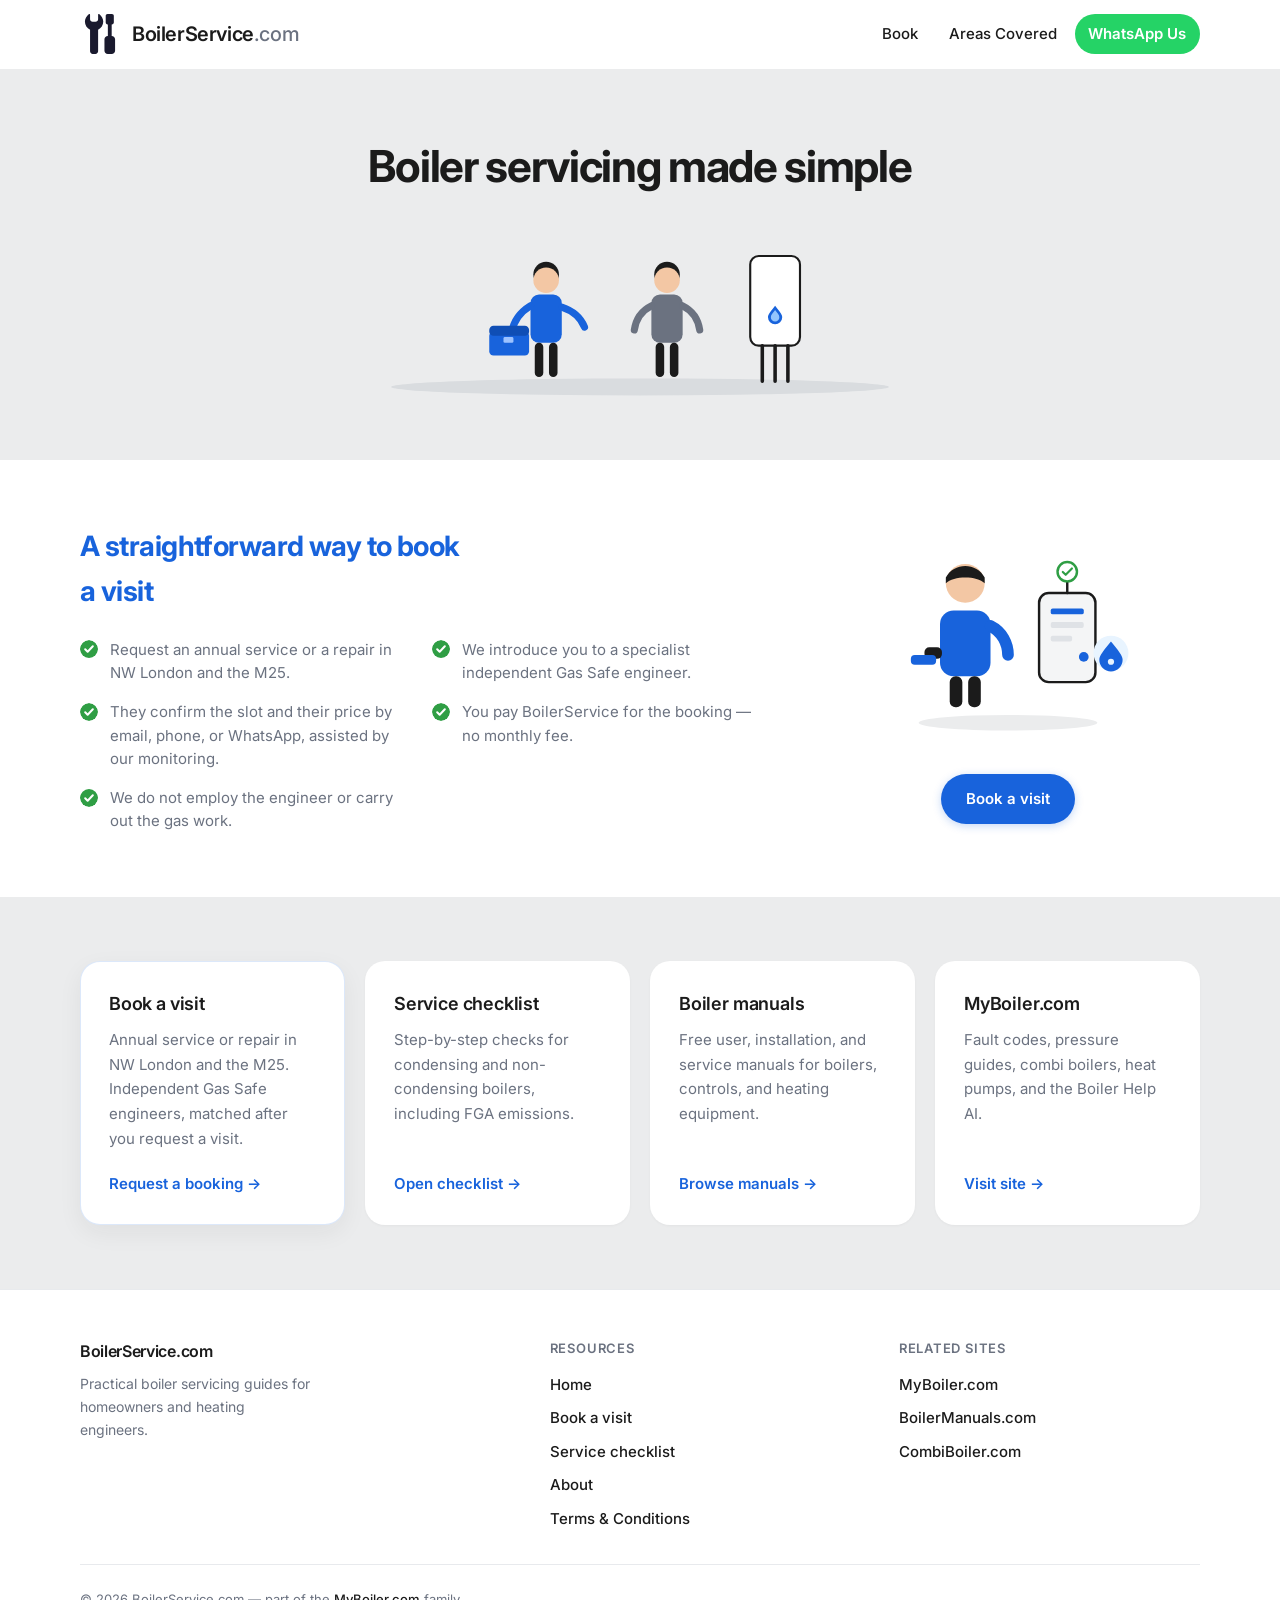
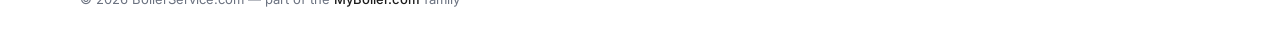
==== commit 6728a1ba: "Add a homepage why section, hero scene, and Areas Covered nav. Co-authored-by: Cursor <cursoragent@c" ====
--- a/index.html
+++ b/index.html
@@ -21,8 +21,8 @@
         </button>
         <ul id="navbar-menu" class="navbar-menu">
           <li><a href="/book/">Book</a></li>
-          <li><a href="boiler-service.html">Checklist</a></li>
-          <li><a href="https://boilermanuals.com" rel="noopener">Boiler Manuals</a></li>
+          <li><a href="/areas/">Areas Covered</a></li>
+          <li><a class="navbar-whatsapp" href="https://wa.me/447484842790" rel="noopener">WhatsApp Us</a></li>
         </ul>
       </div>
     </nav>
@@ -32,20 +32,31 @@
     <section class="hero">
       <div class="container">
         <h1>Boiler servicing made simple</h1>
-        <p class="lead">
-          Book a Gas Safe engineer in NW London and the M25, or use the checklist and manuals.
-        </p>
-        <div class="hero-actions">
+        <img src="img/hero-boiler-service.svg" class="hero-art" width="560" height="260" alt="">
+      </div>
+    </section>
+
+    <section class="why" aria-labelledby="why-heading">
+      <div class="container why-inner">
+        <div class="why-copy">
+          <h2 id="why-heading">A straightforward way to book a visit</h2>
+          <ul class="why-points">
+            <li>Request an annual service or a repair in NW London and the M25.</li>
+            <li>We introduce you to a specialist independent Gas Safe engineer.</li>
+            <li>They confirm the slot and their price by email, phone, or WhatsApp, assisted by our monitoring.</li>
+            <li>You pay BoilerService for the booking — no monthly fee.</li>
+            <li>We do not employ the engineer or carry out the gas work.</li>
+          </ul>
+        </div>
+        <div class="why-visual">
+          <img src="img/why-engineer.svg" class="why-art" width="280" height="220" alt="">
           <a class="btn btn-primary" href="/book/">Book a visit</a>
         </div>
       </div>
     </section>
 
-    <section class="resources" aria-labelledby="resources-heading">
+    <section class="resources" aria-label="On this site">
       <div class="container">
-        <div class="section-header">
-          <h2 id="resources-heading">On this site</h2>
-        </div>
         <div class="card-grid">
           <a class="card card-featured" href="/book/">
             <h3>Book a visit</h3>
--- a/styles.css
+++ b/styles.css
@@ -230,6 +230,17 @@
   text-decoration: none;
 }
 
+.navbar-menu a.navbar-whatsapp {
+  background: #25d366;
+  color: #fff;
+  font-weight: 600;
+}
+
+.navbar-menu a.navbar-whatsapp:hover {
+  background: #1ebe57;
+  color: #fff;
+}
+
 @media screen and (max-width: 768px) {
   .navbar {
     padding: 0.85rem 0;
@@ -274,6 +285,10 @@
     width: 100%;
     border-radius: 10px;
   }
+
+  .navbar-menu a.navbar-whatsapp {
+    border-radius: 999px;
+  }
 }
 
 /* Hero */
@@ -289,7 +304,7 @@
 }
 
 .hero h1 {
-  margin: 0 auto 1.25rem;
+  margin: 0 auto 1.75rem;
   font-size: clamp(2rem, 5vw, 2.75rem);
   font-weight: 700;
   line-height: 1.15;
@@ -298,6 +313,13 @@
   max-width: 22ch;
 }
 
+.hero-art {
+  display: block;
+  width: min(100%, 32rem);
+  height: auto;
+  margin-inline: auto;
+}
+
 .lead {
   margin: 0 auto 2rem;
   font-size: clamp(1.05rem, 2vw, 1.2rem);
@@ -311,6 +333,68 @@
   flex-wrap: wrap;
   gap: 0.75rem;
   justify-content: center;
+}
+
+/* Why book */
+
+.why {
+  background: var(--surface);
+}
+
+.why-inner {
+  display: grid;
+  grid-template-columns: minmax(0, 1.4fr) minmax(14rem, 0.8fr);
+  gap: 3rem 4rem;
+  align-items: center;
+}
+
+.why-visual {
+  display: flex;
+  flex-direction: column;
+  align-items: center;
+  gap: 1.75rem;
+}
+
+.why-art {
+  display: block;
+  width: min(100%, 17rem);
+  height: auto;
+}
+
+.why-copy h2 {
+  margin: 0 0 1.5rem;
+  color: var(--accent);
+  max-width: 22ch;
+}
+
+.why-points {
+  display: grid;
+  grid-template-columns: 1fr 1fr;
+  gap: 1rem 2rem;
+  list-style: none;
+  margin: 0;
+  padding: 0;
+}
+
+.why-points li {
+  display: grid;
+  grid-template-columns: 1.25rem minmax(0, 1fr);
+  gap: 0.65rem;
+  align-items: start;
+  color: var(--text-muted);
+  font-size: 0.9375rem;
+  line-height: 1.55;
+}
+
+.why-points li::before {
+  content: "";
+  width: 1.15rem;
+  height: 1.15rem;
+  margin-top: 0.15rem;
+  border-radius: 50%;
+  background:
+    url("data:image/svg+xml,%3Csvg xmlns='http://www.w3.org/2000/svg' viewBox='0 0 16 16'%3E%3Ccircle cx='8' cy='8' r='8' fill='%232f9e44'/%3E%3Cpath d='M4.6 8.2 6.8 10.4 11.4 5.6' fill='none' stroke='%23fff' stroke-width='1.8' stroke-linecap='round' stroke-linejoin='round'/%3E%3C/svg%3E")
+    center / contain no-repeat;
 }
 
 /* Sections */
@@ -1095,6 +1179,23 @@
     width: 100%;
   }
 
+  .why-inner {
+    grid-template-columns: 1fr;
+    gap: 2rem;
+    text-align: center;
+  }
+
+  .why-copy h2 {
+    margin-inline: auto;
+  }
+
+  .why-points {
+    grid-template-columns: 1fr;
+    text-align: left;
+    max-width: 36rem;
+    margin-inline: auto;
+  }
+
   .footer-grid {
     grid-template-columns: 1fr;
     gap: 1.75rem;
